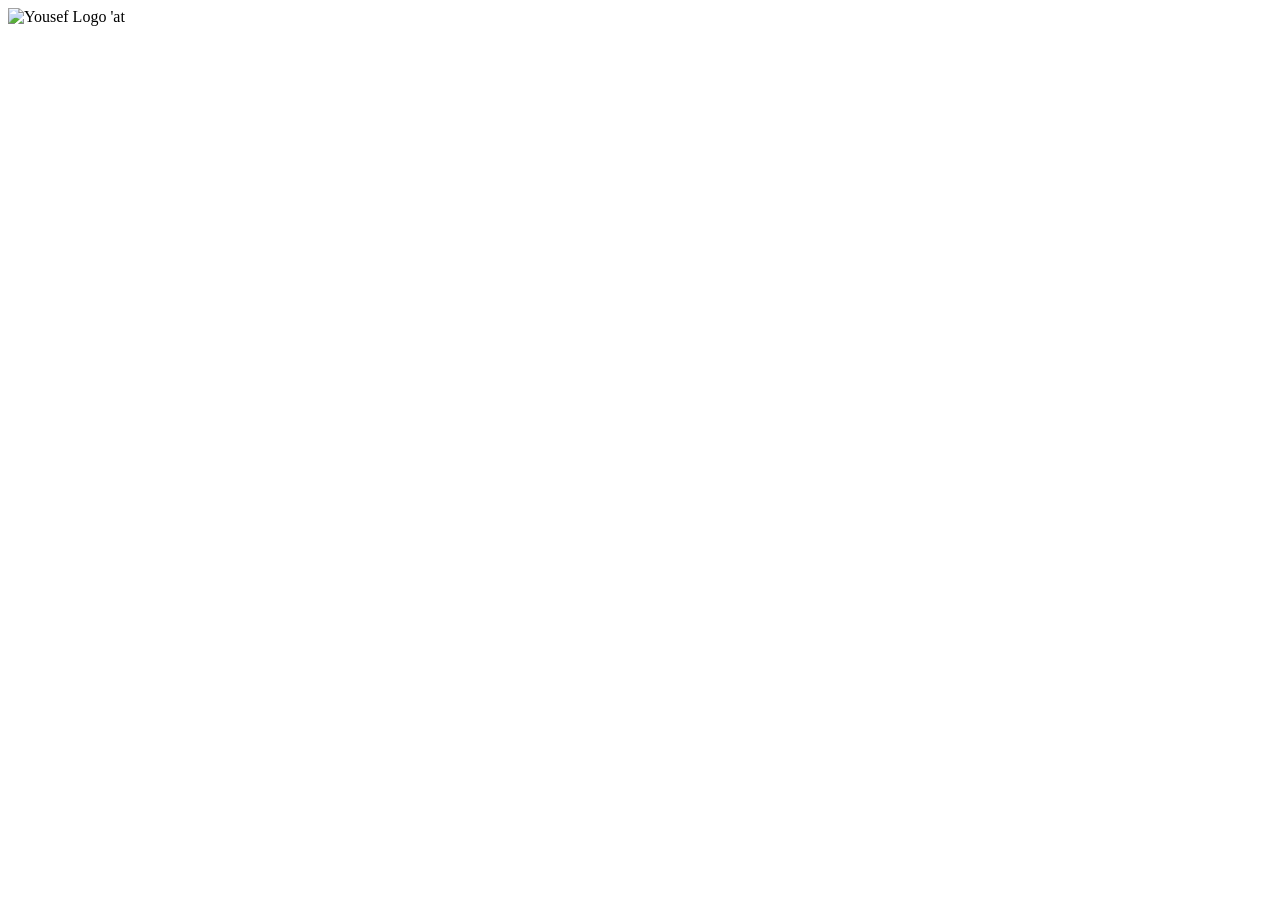
==== index.html @ c9d1687d "Rename Alshaab'at.html to index.html" ====
<!DOCTYPE html>
<html lang="en">
<head>
    <meta charset="UTF-8">
    <meta name="viewport" content="width=device-width, initial-scale=1.0">
    <link rel="stylesheet" href="styles.css">
    <title>Alshaab'at</title>
</head>
<body>
    <header>
        <img src="assets/svg/logo.svg" alt="Yousef Logo" />
        'at</h1>
    </header>
---- styles.css ----
h1{
    color:green ;
}
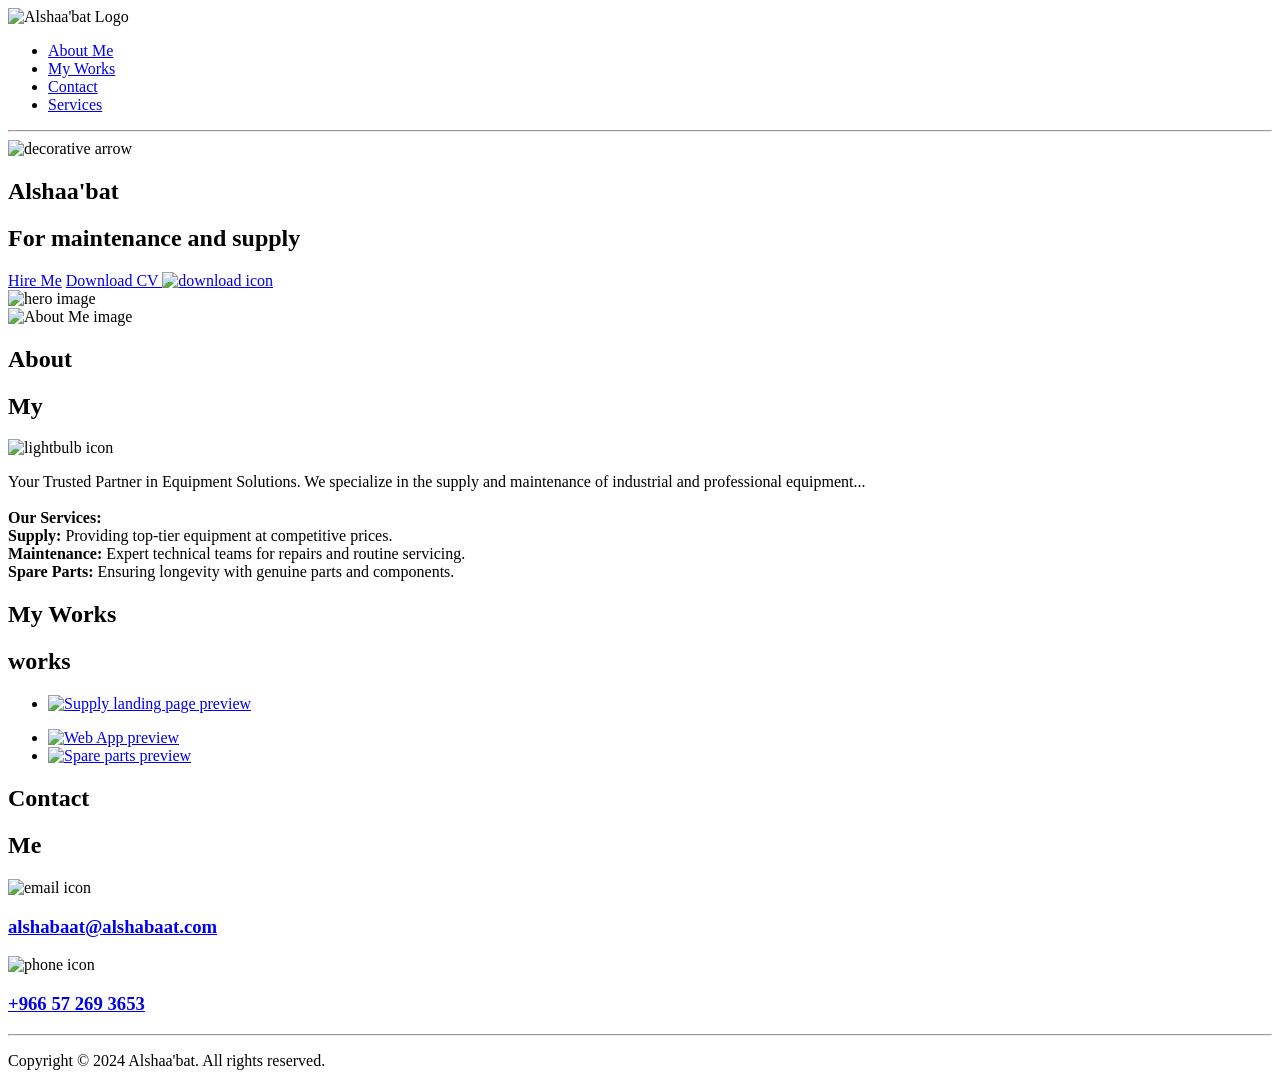
==== commit 611649cb: "Add files via upload" ====
--- a/index.html
+++ b/index.html
@@ -3,11 +3,121 @@
 <head>
     <meta charset="UTF-8">
     <meta name="viewport" content="width=device-width, initial-scale=1.0">
-    <link rel="stylesheet" href="styles.css">
-    <title>Alshaab'at</title>
+    <link href="https://fonts.googleapis.com/css2?family=Tajawal:wght@400;700&display=swap" rel="stylesheet">
+    <link rel="stylesheet" href="styles.css"/>
+    <title>Alshaa'bat - Maintenance and Supply</title>
 </head>
 <body>
+
     <header>
-        <img src="assets/svg/logo.svg" alt="Yousef Logo" />
-        'at</h1>
+        <img src="Alshaa'bat.png" alt="Alshaa'bat Logo">
+        <nav class="navigation">
+            <ul>
+                <li><a href="#aboutMe">About Me</a></li>
+                <li><a href="#myWorks">My Works</a></li>
+                <li><a href="#Contact">Contact</a></li>
+                <li><a href="#services">Services</a></li>
+            </ul>
+        </nav>
     </header>
+    <hr/>
+
+    <section class="hero">
+        <img src="../svg/arrow.svg" alt="decorative arrow" />
+        <div class="herosub">
+            <h1 class="name">Alshaa'bat</h1>
+            <h2 class="title">For maintenance and supply</h2>
+            <div class="heroBtns">
+                <a class="hireMe" href="#Contact">Hire Me</a>
+                <a class="cv" href="AlShaahat_Final.pdf" download="AlShaahat_Final.pdf">
+    Download CV
+    <img src="../svg/download.svg" alt="download icon" />
+</a>
+            </div>
+        </div>
+        <img src="../svg/Hero.svg" alt="hero image" class="heroImg" />
+    </section>
+
+    <section class="aboutMe" id="aboutMe">
+        <img src="../svg/AboutMe.svg" alt="About Me image" class="aboutMeImg" />
+        <div class="textContainer">
+            <div class="textTitle">
+                <h2 class="aboutName">About</h2>
+                <h2 class="aboutTitle">My</h2>
+                <img src="../svg/lightbulb.svg" alt="lightbulb icon" class="lightbulb"/>
+            </div>
+            <p class="aboutMePar">
+                Your Trusted Partner in Equipment Solutions.
+                We specialize in the supply and maintenance of industrial and professional equipment...
+                <br/><br/>
+                <strong>Our Services:</strong>
+                <br/>
+                <strong>Supply:</strong> Providing top-tier equipment at competitive prices.
+                <br/>
+                <strong>Maintenance:</strong> Expert technical teams for repairs and routine servicing.
+                <br/>
+                <strong>Spare Parts:</strong> Ensuring longevity with genuine parts and components.
+            </p>
+        </div>
+    </section>
+
+    <section class="myWorks" id="myWorks">
+        <div class="myWorksContainer">
+            <div class="projectTitle">
+                <h2 class="aboutName">My Works</h2>
+                <h2 class="aboutTitle">works</h2>
+            </div>
+            <ul>
+                <li>
+                    <a href="Supply.html" target="_blank" rel="noopener noreferrer">
+    <img src="Supply.png" alt="Supply landing page preview">
+    <p style="text-align: center; font-family: 'Tajawal', sans-serif; margin-top: 10px; color: #333;"></p>
+</a>
+                    </a>
+                </li>
+                
+                <li>
+   <a href="maintenance.html" target="_blank">
+   <img src="maintenanc.png" alt="Web App preview" />
+</a>
+</li>
+
+                <li>
+                    <a href="SpareParts.html" target="_blank" rel="noopener noreferrer">
+                     
+                        <img src="spare parts.png" alt="Spare parts preview">
+                    </a>
+                </li>
+            </ul>
+        </div>
+    </section>
+
+    <section class="Contact" id="Contact">
+        <div class="ContactContainer">
+            <div class="ContactTitle">
+                <h2 class="aboutName">Contact</h2>
+                <h2 class="aboutTitle">Me</h2>
+            </div>
+            <div class="contactInfo">
+                <div class="emailAndPhone">
+                    <img src="../svg/email.svg" alt="email icon"/>
+                    <a href="mailto:alshabaat@alshabaat.com">
+                        <h3>alshabaat@alshabaat.com</h3>
+                    </a>
+                </div>
+                <div class="emailAndPhone">
+                    <img src="../svg/phone.svg" alt="phone icon"/>
+                    <a href="tel:+966572693653">
+                        <h3>+966 57 269 3653</h3>
+                    </a>
+                </div>
+            </div>
+        </div>
+    </section>
+
+    <hr/>
+    <footer>
+        <p>Copyright &copy; 2024 Alshaa'bat. All rights reserved.</p>
+    </footer>
+</body>
+</html>
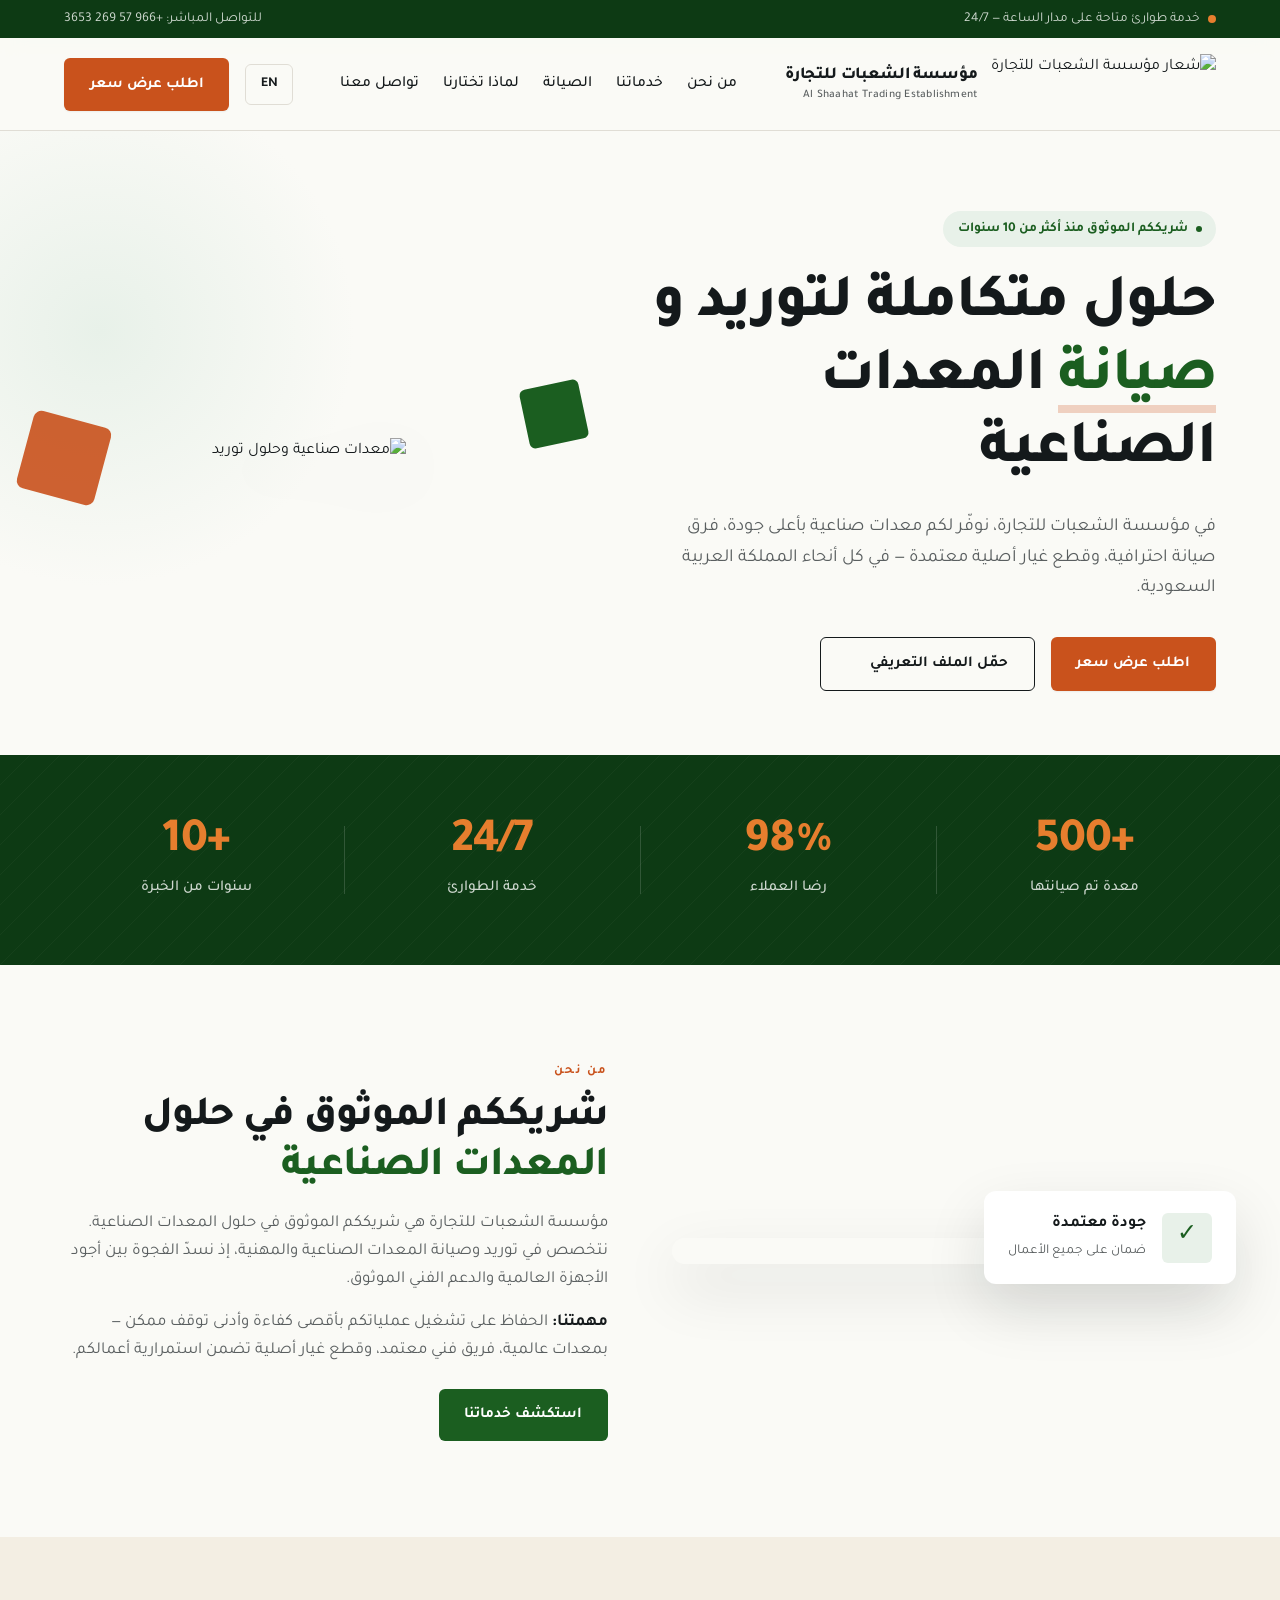
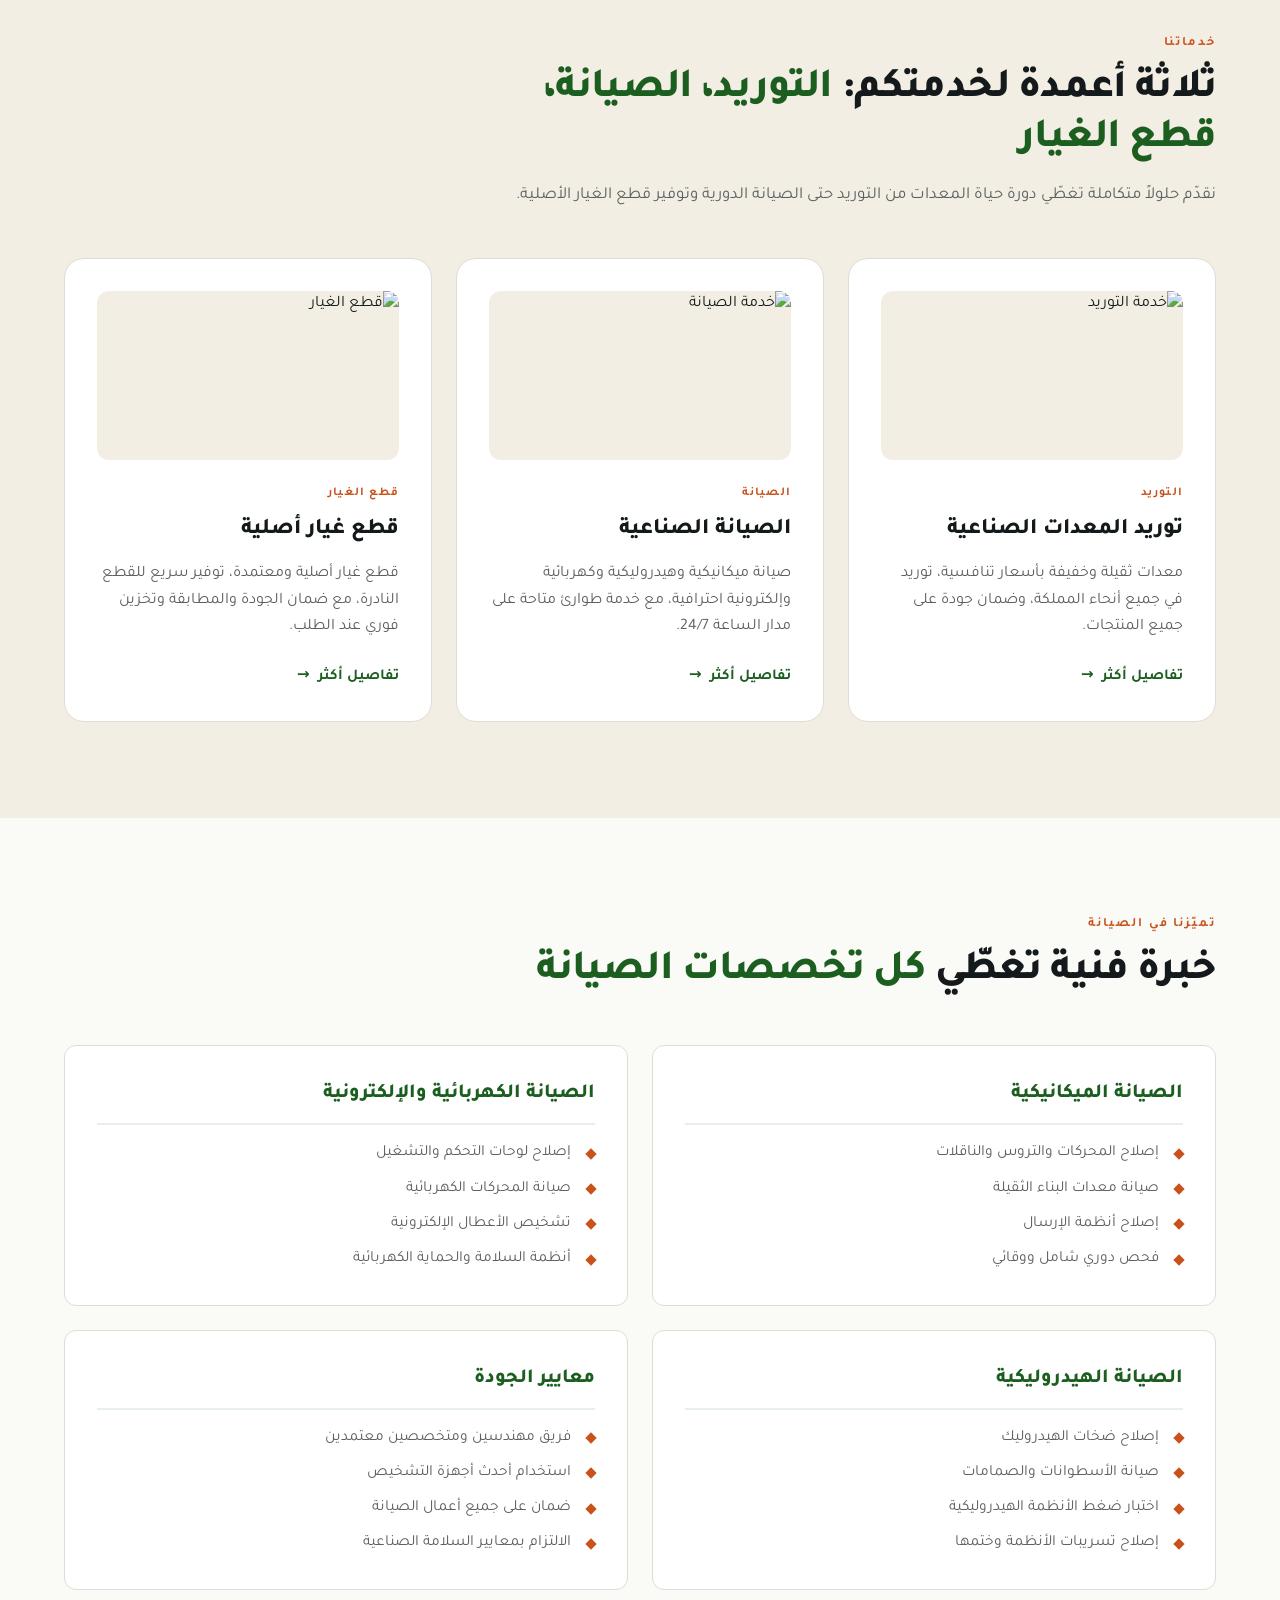
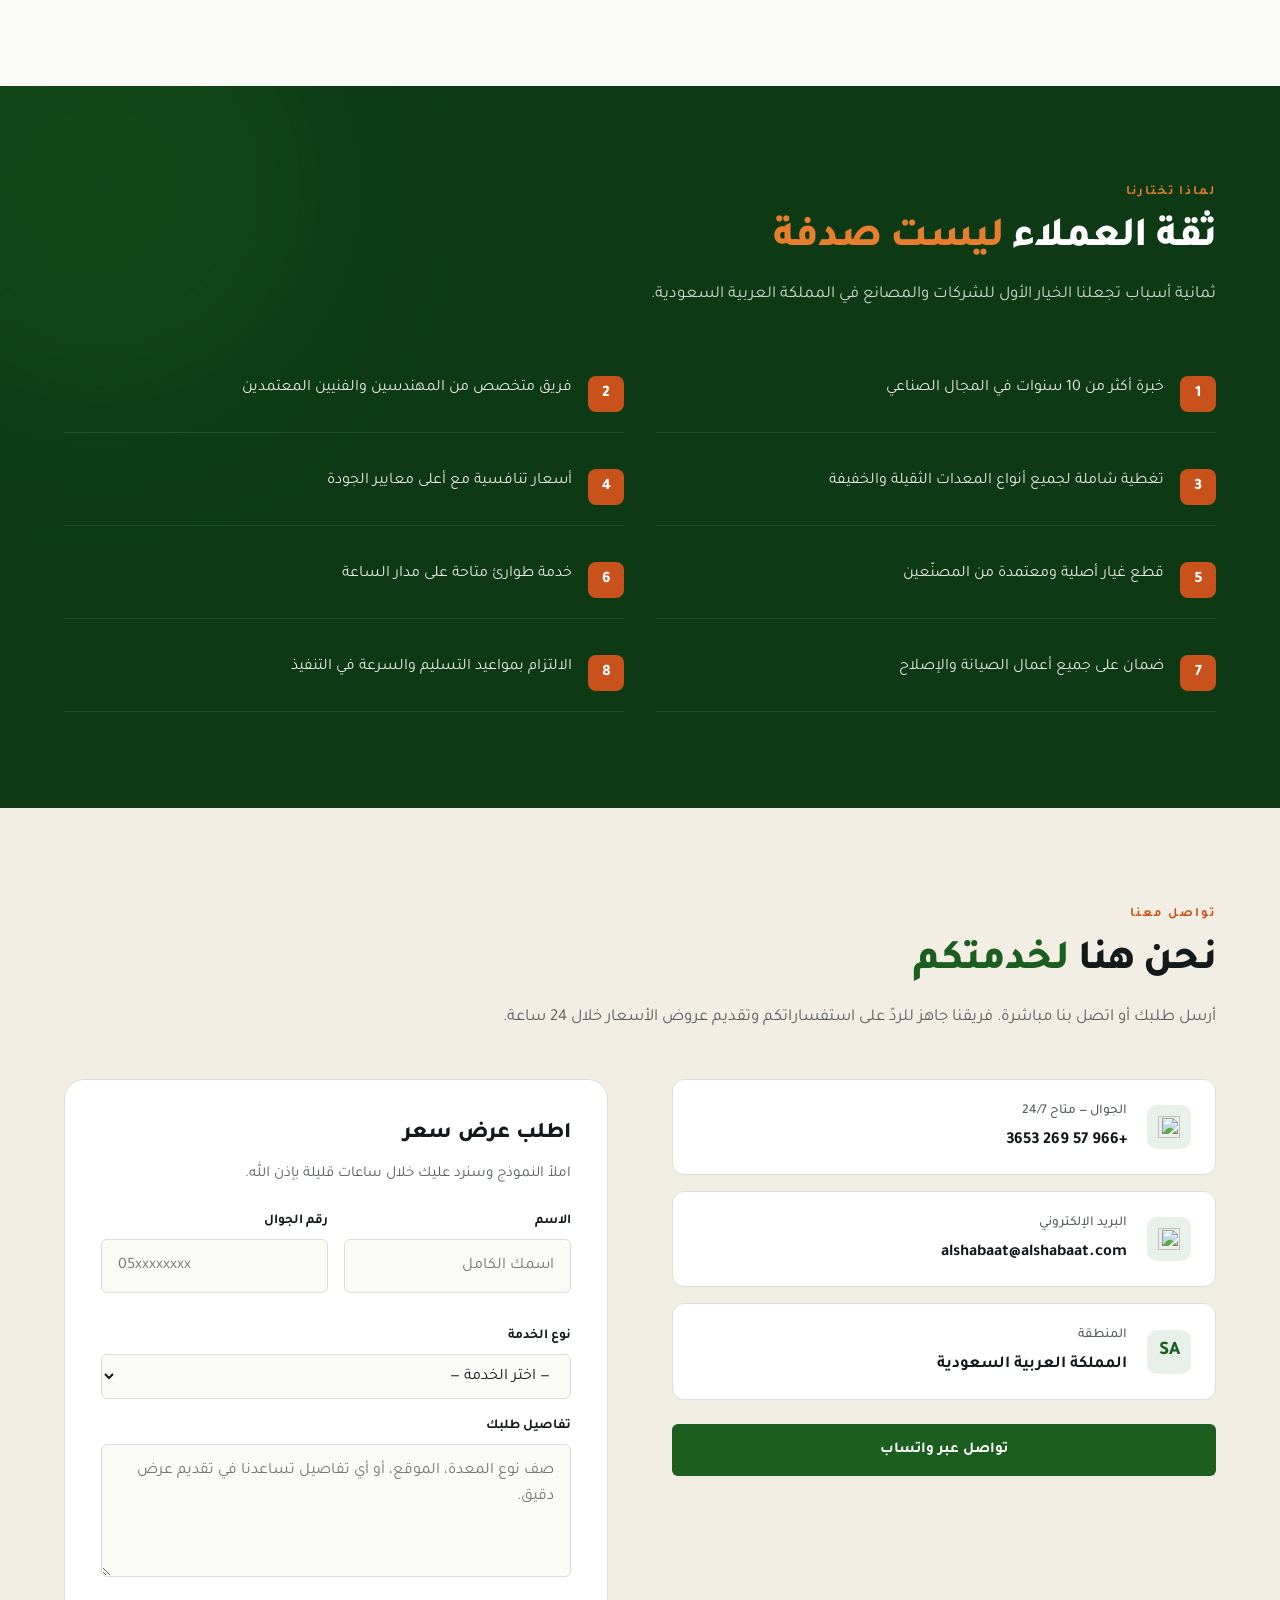
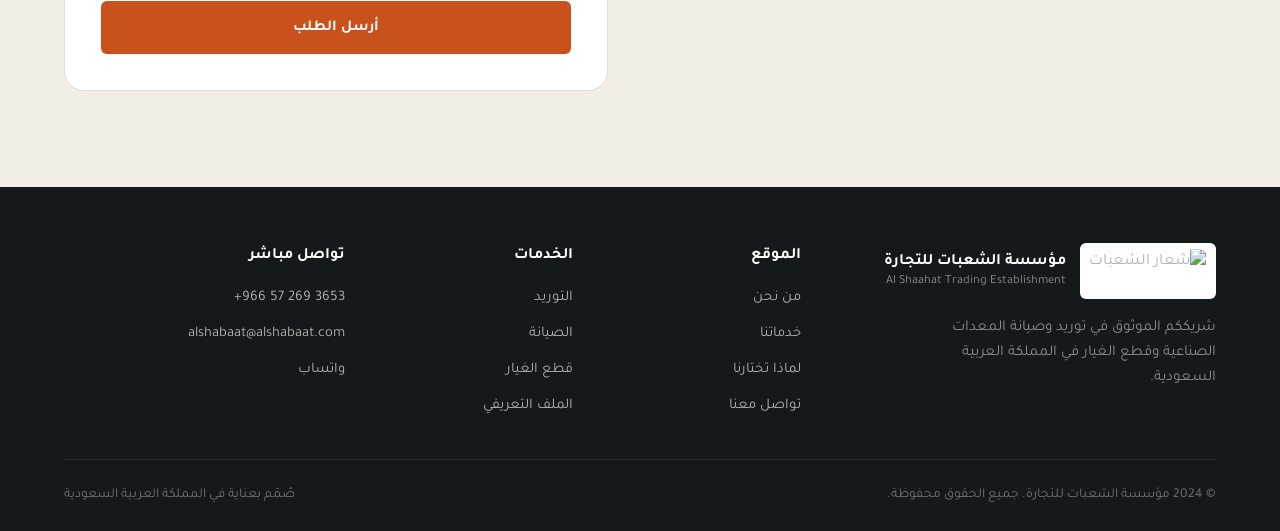
==== commit d8441aeb: "Add files via upload" ====
--- a/index.html
+++ b/index.html
@@ -1,123 +1,513 @@
-<!DOCTYPE html>
-<html lang="en">
-<head>
-    <meta charset="UTF-8">
-    <meta name="viewport" content="width=device-width, initial-scale=1.0">
-    <link href="https://fonts.googleapis.com/css2?family=Tajawal:wght@400;700&display=swap" rel="stylesheet">
-    <link rel="stylesheet" href="styles.css"/>
-    <title>Alshaa'bat - Maintenance and Supply</title>
-</head>
-<body>
-
-    <header>
-        <img src="Alshaa'bat.png" alt="Alshaa'bat Logo">
-        <nav class="navigation">
-            <ul>
-                <li><a href="#aboutMe">About Me</a></li>
-                <li><a href="#myWorks">My Works</a></li>
-                <li><a href="#Contact">Contact</a></li>
-                <li><a href="#services">Services</a></li>
-            </ul>
-        </nav>
-    </header>
-    <hr/>
-
-    <section class="hero">
-        <img src="../svg/arrow.svg" alt="decorative arrow" />
-        <div class="herosub">
-            <h1 class="name">Alshaa'bat</h1>
-            <h2 class="title">For maintenance and supply</h2>
-            <div class="heroBtns">
-                <a class="hireMe" href="#Contact">Hire Me</a>
-                <a class="cv" href="AlShaahat_Final.pdf" download="AlShaahat_Final.pdf">
-    Download CV
-    <img src="../svg/download.svg" alt="download icon" />
-</a>
-            </div>
-        </div>
-        <img src="../svg/Hero.svg" alt="hero image" class="heroImg" />
-    </section>
-
-    <section class="aboutMe" id="aboutMe">
-        <img src="../svg/AboutMe.svg" alt="About Me image" class="aboutMeImg" />
-        <div class="textContainer">
-            <div class="textTitle">
-                <h2 class="aboutName">About</h2>
-                <h2 class="aboutTitle">My</h2>
-                <img src="../svg/lightbulb.svg" alt="lightbulb icon" class="lightbulb"/>
-            </div>
-            <p class="aboutMePar">
-                Your Trusted Partner in Equipment Solutions.
-                We specialize in the supply and maintenance of industrial and professional equipment...
-                <br/><br/>
-                <strong>Our Services:</strong>
-                <br/>
-                <strong>Supply:</strong> Providing top-tier equipment at competitive prices.
-                <br/>
-                <strong>Maintenance:</strong> Expert technical teams for repairs and routine servicing.
-                <br/>
-                <strong>Spare Parts:</strong> Ensuring longevity with genuine parts and components.
-            </p>
-        </div>
-    </section>
-
-    <section class="myWorks" id="myWorks">
-        <div class="myWorksContainer">
-            <div class="projectTitle">
-                <h2 class="aboutName">My Works</h2>
-                <h2 class="aboutTitle">works</h2>
-            </div>
-            <ul>
-                <li>
-                    <a href="Supply.html" target="_blank" rel="noopener noreferrer">
-    <img src="Supply.png" alt="Supply landing page preview">
-    <p style="text-align: center; font-family: 'Tajawal', sans-serif; margin-top: 10px; color: #333;"></p>
-</a>
-                    </a>
-                </li>
-                
-                <li>
-   <a href="maintenance.html" target="_blank">
-   <img src="maintenanc.png" alt="Web App preview" />
-</a>
-</li>
-
-                <li>
-                    <a href="SpareParts.html" target="_blank" rel="noopener noreferrer">
-                     
-                        <img src="spare parts.png" alt="Spare parts preview">
-                    </a>
-                </li>
-            </ul>
-        </div>
-    </section>
-
-    <section class="Contact" id="Contact">
-        <div class="ContactContainer">
-            <div class="ContactTitle">
-                <h2 class="aboutName">Contact</h2>
-                <h2 class="aboutTitle">Me</h2>
-            </div>
-            <div class="contactInfo">
-                <div class="emailAndPhone">
-                    <img src="../svg/email.svg" alt="email icon"/>
-                    <a href="mailto:alshabaat@alshabaat.com">
-                        <h3>alshabaat@alshabaat.com</h3>
-                    </a>
-                </div>
-                <div class="emailAndPhone">
-                    <img src="../svg/phone.svg" alt="phone icon"/>
-                    <a href="tel:+966572693653">
-                        <h3>+966 57 269 3653</h3>
-                    </a>
-                </div>
-            </div>
-        </div>
-    </section>
-
-    <hr/>
-    <footer>
-        <p>Copyright &copy; 2024 Alshaa'bat. All rights reserved.</p>
-    </footer>
-</body>
-</html>+<!DOCTYPE html>
+<html lang="ar" dir="rtl">
+<head>
+  <meta charset="UTF-8">
+  <meta name="viewport" content="width=device-width, initial-scale=1.0">
+  <title>مؤسسة الشعبات للتجارة | توريد المعدات الصناعية وصيانتها وقطع الغيار في السعودية</title>
+
+  <!-- SEO -->
+  <meta name="description" content="مؤسسة الشعبات للتجارة — شريككم الموثوق في توريد المعدات الصناعية والثقيلة، الصيانة الاحترافية، وقطع الغيار الأصلية في المملكة العربية السعودية. أكثر من 10 سنوات خبرة وخدمة طوارئ 24/7.">
+  <meta name="keywords" content="توريد معدات صناعية, صيانة معدات, قطع غيار, معدات ثقيلة, صيانة هيدروليكية, السعودية, الشعبات, Al Shaahat">
+  <meta name="author" content="Al Shaahat Trading Establishment">
+
+  <!-- Open Graph -->
+  <meta property="og:type" content="website">
+  <meta property="og:title" content="مؤسسة الشعبات للتجارة | حلول المعدات الصناعية">
+  <meta property="og:description" content="توريد، صيانة، وقطع غيار للمعدات الصناعية في السعودية. خبرة +10 سنوات، خدمة 24/7.">
+  <meta property="og:image" content="Alshaabat.png">
+  <meta property="og:locale" content="ar_SA">
+
+  <!-- Fonts -->
+  <link rel="preconnect" href="https://fonts.googleapis.com">
+  <link rel="preconnect" href="https://fonts.gstatic.com" crossorigin>
+
+  <!-- Stylesheet -->
+  <link rel="stylesheet" href="styles.css">
+
+  <!-- Favicon -->
+  <link rel="icon" type="image/png" href="Alshaabat.png">
+
+  <!-- Schema.org LocalBusiness -->
+  <script type="application/ld+json">
+  {
+    "@context": "https://schema.org",
+    "@type": "LocalBusiness",
+    "name": "مؤسسة الشعبات للتجارة",
+    "alternateName": "Al Shaahat Trading Establishment",
+    "description": "توريد المعدات الصناعية، الصيانة، وقطع الغيار في المملكة العربية السعودية",
+    "email": "alshabaat@alshabaat.com",
+    "telephone": "+966572693653",
+    "address": {
+      "@type": "PostalAddress",
+      "addressCountry": "SA"
+    },
+    "openingHours": "Mo-Su 00:00-23:59"
+  }
+  </script>
+</head>
+<body>
+
+  <!-- ========== Top announcement strip ========== -->
+  <div class="top-strip">
+    <div class="container">
+      <span class="pulse">خدمة طوارئ متاحة على مدار الساعة — 24/7</span>
+      <a href="tel:+966572693653">للتواصل المباشر: +966 57 269 3653</a>
+    </div>
+  </div>
+
+  <!-- ========== Header ========== -->
+  <header class="site-header">
+    <div class="container header-inner">
+      <a href="#" class="brand" aria-label="مؤسسة الشعبات للتجارة">
+        <img src="Alshaabat.png" alt="شعار مؤسسة الشعبات للتجارة" class="brand-logo">
+        <span class="brand-name">
+          <strong>مؤسسة الشعبات للتجارة</strong>
+          <small>Al Shaahat Trading Establishment</small>
+        </span>
+      </a>
+
+      <nav aria-label="القائمة الرئيسية">
+        <ul class="nav-list" id="navList">
+          <li><a href="#about">من نحن</a></li>
+          <li><a href="#services">خدماتنا</a></li>
+          <li><a href="#specialties">الصيانة</a></li>
+          <li><a href="#why-us">لماذا تختارنا</a></li>
+          <li><a href="#contact">تواصل معنا</a></li>
+        </ul>
+      </nav>
+
+      <div class="header-actions">
+        <a href="index-en.html" class="lang-toggle" aria-label="English version">EN</a>
+        <a href="#contact" class="btn btn-primary">اطلب عرض سعر</a>
+        <button class="menu-toggle" aria-label="القائمة" onclick="document.getElementById('navList').classList.toggle('open')">
+          <span></span>
+        </button>
+      </div>
+    </div>
+  </header>
+
+  <!-- ========== Hero ========== -->
+  <section class="hero">
+    <div class="container hero-inner">
+      <div class="hero-text">
+        <span class="eyebrow">شريككم الموثوق منذ أكثر من 10 سنوات</span>
+        <h1>
+          حلول متكاملة لتوريد و<span class="accent">صيانة</span> المعدات الصناعية
+        </h1>
+        <p class="lead">
+          في مؤسسة الشعبات للتجارة، نوفّر لكم معدات صناعية بأعلى جودة، فرق صيانة احترافية، وقطع غيار أصلية معتمدة — في كل أنحاء المملكة العربية السعودية.
+        </p>
+        <div class="cta-row">
+          <a href="#contact" class="btn btn-primary">اطلب عرض سعر</a>
+          <a href="AlShaahat_Final.pdf" class="btn btn-ghost" download="AlShaahat_Profile.pdf">
+            <span>حمّل الملف التعريفي</span>
+            <img src="download.svg" alt="">
+          </a>
+        </div>
+      </div>
+
+      <div class="hero-visual">
+        <img src="Hero.svg" alt="معدات صناعية وحلول توريد">
+      </div>
+    </div>
+  </section>
+
+  <!-- ========== Stats ========== -->
+  <section class="stats" aria-label="إنجازاتنا">
+    <div class="container stats-grid">
+      <div class="stat">
+        <span class="stat-num">+500</span>
+        <span class="stat-label">معدة تم صيانتها</span>
+      </div>
+      <div class="stat">
+        <span class="stat-num">98%</span>
+        <span class="stat-label">رضا العملاء</span>
+      </div>
+      <div class="stat">
+        <span class="stat-num">24/7</span>
+        <span class="stat-label">خدمة الطوارئ</span>
+      </div>
+      <div class="stat">
+        <span class="stat-num">+10</span>
+        <span class="stat-label">سنوات من الخبرة</span>
+      </div>
+    </div>
+  </section>
+
+  <!-- ========== About ========== -->
+  <section class="block about" id="about">
+    <div class="container">
+      <div class="about-grid">
+        <div class="about-image">
+          <img src="AboutMe.svg" alt="عن مؤسسة الشعبات للتجارة">
+          <div class="about-badge">
+            <div class="about-badge-icon">✓</div>
+            <div class="about-badge-text">
+              <strong>جودة معتمدة</strong>
+              <span>ضمان على جميع الأعمال</span>
+            </div>
+          </div>
+        </div>
+
+        <div class="about-text">
+          <span class="section-tag">من نحن</span>
+          <h2 class="section-title">
+            شريككم الموثوق في حلول <span class="green">المعدات الصناعية</span>
+          </h2>
+          <p class="section-sub">
+            مؤسسة الشعبات للتجارة هي شريككم الموثوق في حلول المعدات الصناعية. نتخصص في توريد وصيانة المعدات الصناعية والمهنية، إذ نسدّ الفجوة بين أجود الأجهزة العالمية والدعم الفني الموثوق.
+          </p>
+          <p>
+            <strong>مهمتنا:</strong> الحفاظ على تشغيل عملياتكم بأقصى كفاءة وأدنى توقف ممكن — بمعدات عالمية، فريق فني معتمد، وقطع غيار أصلية تضمن استمرارية أعمالكم.
+          </p>
+          <div class="cta-row" style="margin-top: 1.5rem;">
+            <a href="#services" class="btn btn-secondary">استكشف خدماتنا</a>
+          </div>
+        </div>
+      </div>
+    </div>
+  </section>
+
+  <!-- ========== Services ========== -->
+  <section class="block services" id="services">
+    <div class="container">
+      <div class="section-head">
+        <span class="section-tag">خدماتنا</span>
+        <h2 class="section-title">
+          ثلاثة أعمدة لخدمتكم: <span class="green">التوريد، الصيانة، قطع الغيار</span>
+        </h2>
+        <p class="section-sub">
+          نقدّم حلولاً متكاملة تغطّي دورة حياة المعدات من التوريد حتى الصيانة الدورية وتوفير قطع الغيار الأصلية.
+        </p>
+      </div>
+
+      <div class="services-grid">
+        <!-- Supply -->
+        <article class="service-card">
+          <div class="preview">
+            <img src="Supply.png" alt="خدمة التوريد">
+          </div>
+          <span class="service-tag">التوريد</span>
+          <h3>توريد المعدات الصناعية</h3>
+          <p>
+            معدات ثقيلة وخفيفة بأسعار تنافسية، توريد في جميع أنحاء المملكة، وضمان جودة على جميع المنتجات.
+          </p>
+          <a href="Supply.html" class="service-link" target="_blank" rel="noopener">
+            تفاصيل أكثر <span class="arrow">←</span>
+          </a>
+        </article>
+
+        <!-- Maintenance -->
+        <article class="service-card">
+          <div class="preview">
+            <img src="maintenance.png" alt="خدمة الصيانة">
+          </div>
+          <span class="service-tag">الصيانة</span>
+          <h3>الصيانة الصناعية</h3>
+          <p>
+            صيانة ميكانيكية وهيدروليكية وكهربائية وإلكترونية احترافية، مع خدمة طوارئ متاحة على مدار الساعة 24/7.
+          </p>
+          <a href="maintenance.html" class="service-link" target="_blank" rel="noopener">
+            تفاصيل أكثر <span class="arrow">←</span>
+          </a>
+        </article>
+
+        <!-- Spare parts -->
+        <article class="service-card">
+          <div class="preview">
+            <img src="spare_parts.png" alt="قطع الغيار">
+          </div>
+          <span class="service-tag">قطع الغيار</span>
+          <h3>قطع غيار أصلية</h3>
+          <p>
+            قطع غيار أصلية ومعتمدة، توفير سريع للقطع النادرة، مع ضمان الجودة والمطابقة وتخزين فوري عند الطلب.
+          </p>
+          <a href="SpareParts.html" class="service-link" target="_blank" rel="noopener">
+            تفاصيل أكثر <span class="arrow">←</span>
+          </a>
+        </article>
+      </div>
+    </div>
+  </section>
+
+  <!-- ========== Maintenance specialties ========== -->
+  <section class="block" id="specialties">
+    <div class="container">
+      <div class="section-head">
+        <span class="section-tag">تميّزنا في الصيانة</span>
+        <h2 class="section-title">
+          خبرة فنية تغطّي <span class="green">كل تخصصات الصيانة</span>
+        </h2>
+      </div>
+
+      <div class="specialties-grid">
+        <div class="specialty">
+          <h3>الصيانة الميكانيكية</h3>
+          <ul>
+            <li>إصلاح المحركات والتروس والناقلات</li>
+            <li>صيانة معدات البناء الثقيلة</li>
+            <li>إصلاح أنظمة الإرسال</li>
+            <li>فحص دوري شامل ووقائي</li>
+          </ul>
+        </div>
+
+        <div class="specialty">
+          <h3>الصيانة الكهربائية والإلكترونية</h3>
+          <ul>
+            <li>إصلاح لوحات التحكم والتشغيل</li>
+            <li>صيانة المحركات الكهربائية</li>
+            <li>تشخيص الأعطال الإلكترونية</li>
+            <li>أنظمة السلامة والحماية الكهربائية</li>
+          </ul>
+        </div>
+
+        <div class="specialty">
+          <h3>الصيانة الهيدروليكية</h3>
+          <ul>
+            <li>إصلاح ضخات الهيدروليك</li>
+            <li>صيانة الأسطوانات والصمامات</li>
+            <li>اختبار ضغط الأنظمة الهيدروليكية</li>
+            <li>إصلاح تسريبات الأنظمة وختمها</li>
+          </ul>
+        </div>
+
+        <div class="specialty">
+          <h3>معايير الجودة</h3>
+          <ul>
+            <li>فريق مهندسين ومتخصصين معتمدين</li>
+            <li>استخدام أحدث أجهزة التشخيص</li>
+            <li>ضمان على جميع أعمال الصيانة</li>
+            <li>الالتزام بمعايير السلامة الصناعية</li>
+          </ul>
+        </div>
+      </div>
+    </div>
+  </section>
+
+  <!-- ========== Why us ========== -->
+  <section class="block why-us" id="why-us">
+    <div class="container">
+      <div class="section-head">
+        <span class="section-tag">لماذا تختارنا</span>
+        <h2 class="section-title">
+          ثقة العملاء <span class="green">ليست صدفة</span>
+        </h2>
+        <p class="section-sub">
+          ثمانية أسباب تجعلنا الخيار الأول للشركات والمصانع في المملكة العربية السعودية.
+        </p>
+      </div>
+
+      <div class="why-grid">
+        <div class="why-item">
+          <span class="why-icon">1</span>
+          <p class="why-text">خبرة أكثر من 10 سنوات في المجال الصناعي</p>
+        </div>
+        <div class="why-item">
+          <span class="why-icon">2</span>
+          <p class="why-text">فريق متخصص من المهندسين والفنيين المعتمدين</p>
+        </div>
+        <div class="why-item">
+          <span class="why-icon">3</span>
+          <p class="why-text">تغطية شاملة لجميع أنواع المعدات الثقيلة والخفيفة</p>
+        </div>
+        <div class="why-item">
+          <span class="why-icon">4</span>
+          <p class="why-text">أسعار تنافسية مع أعلى معايير الجودة</p>
+        </div>
+        <div class="why-item">
+          <span class="why-icon">5</span>
+          <p class="why-text">قطع غيار أصلية ومعتمدة من المصنّعين</p>
+        </div>
+        <div class="why-item">
+          <span class="why-icon">6</span>
+          <p class="why-text">خدمة طوارئ متاحة على مدار الساعة</p>
+        </div>
+        <div class="why-item">
+          <span class="why-icon">7</span>
+          <p class="why-text">ضمان على جميع أعمال الصيانة والإصلاح</p>
+        </div>
+        <div class="why-item">
+          <span class="why-icon">8</span>
+          <p class="why-text">الالتزام بمواعيد التسليم والسرعة في التنفيذ</p>
+        </div>
+      </div>
+    </div>
+  </section>
+
+  <!-- ========== Contact ========== -->
+  <section class="block contact" id="contact">
+    <div class="container">
+      <div class="section-head">
+        <span class="section-tag">تواصل معنا</span>
+        <h2 class="section-title">
+          نحن هنا <span class="green">لخدمتكم</span>
+        </h2>
+        <p class="section-sub">
+          أرسل طلبك أو اتصل بنا مباشرة. فريقنا جاهز للردّ على استفساراتكم وتقديم عروض الأسعار خلال 24 ساعة.
+        </p>
+      </div>
+
+      <div class="contact-grid">
+        <!-- Contact info -->
+        <div class="contact-info">
+          <div class="contact-item">
+            <div class="contact-icon">
+              <img src="phone.svg" alt="">
+            </div>
+            <div>
+              <h4>الجوال — متاح 24/7</h4>
+              <a href="tel:+966572693653">+966 57 269 3653</a>
+            </div>
+          </div>
+
+          <div class="contact-item">
+            <div class="contact-icon">
+              <img src="email.svg" alt="">
+            </div>
+            <div>
+              <h4>البريد الإلكتروني</h4>
+              <a href="mailto:alshabaat@alshabaat.com">alshabaat@alshabaat.com</a>
+            </div>
+          </div>
+
+          <div class="contact-item">
+            <div class="contact-icon">
+              <span style="font-weight:800; color: var(--brand-green); font-size: 1.2rem;">SA</span>
+            </div>
+            <div>
+              <h4>المنطقة</h4>
+              <p style="direction: rtl; text-align: start;">المملكة العربية السعودية</p>
+            </div>
+          </div>
+
+          <a href="https://wa.me/966572693653" target="_blank" rel="noopener" class="btn btn-secondary" style="justify-content:center; margin-top:0.5rem;">
+            تواصل عبر واتساب
+          </a>
+        </div>
+
+        <!-- Form -->
+        <form class="contact-form" onsubmit="handleSubmit(event)">
+          <h3>اطلب عرض سعر</h3>
+          <p class="form-sub">املأ النموذج وسنرد عليك خلال ساعات قليلة بإذن الله.</p>
+
+          <div class="form-row">
+            <div class="form-field">
+              <label for="name">الاسم</label>
+              <input type="text" id="name" name="name" required placeholder="اسمك الكامل">
+            </div>
+            <div class="form-field">
+              <label for="phone">رقم الجوال</label>
+              <input type="tel" id="phone" name="phone" required placeholder="05xxxxxxxx" dir="ltr">
+            </div>
+          </div>
+
+          <div class="form-field">
+            <label for="service">نوع الخدمة</label>
+            <select id="service" name="service" required>
+              <option value="">— اختر الخدمة —</option>
+              <option value="supply">توريد معدات</option>
+              <option value="maintenance">صيانة</option>
+              <option value="spare-parts">قطع غيار</option>
+              <option value="other">أخرى</option>
+            </select>
+          </div>
+
+          <div class="form-field">
+            <label for="message">تفاصيل طلبك</label>
+            <textarea id="message" name="message" rows="4" placeholder="صف نوع المعدة، الموقع، أو أي تفاصيل تساعدنا في تقديم عرض دقيق."></textarea>
+          </div>
+
+          <button type="submit" class="btn btn-primary">أرسل الطلب</button>
+        </form>
+      </div>
+    </div>
+  </section>
+
+  <!-- ========== Footer ========== -->
+  <footer>
+    <div class="container">
+      <div class="footer-grid">
+        <div class="footer-brand">
+          <div class="footer-brand-row">
+            <img src="Alshaabat.png" alt="شعار الشعبات">
+            <div>
+              <strong>مؤسسة الشعبات للتجارة</strong>
+              <span>Al Shaahat Trading Establishment</span>
+            </div>
+          </div>
+          <p>شريككم الموثوق في توريد وصيانة المعدات الصناعية وقطع الغيار في المملكة العربية السعودية.</p>
+        </div>
+
+        <div class="footer-col">
+          <h5>الموقع</h5>
+          <ul>
+            <li><a href="#about">من نحن</a></li>
+            <li><a href="#services">خدماتنا</a></li>
+            <li><a href="#why-us">لماذا تختارنا</a></li>
+            <li><a href="#contact">تواصل معنا</a></li>
+          </ul>
+        </div>
+
+        <div class="footer-col">
+          <h5>الخدمات</h5>
+          <ul>
+            <li><a href="Supply.html">التوريد</a></li>
+            <li><a href="maintenance.html">الصيانة</a></li>
+            <li><a href="SpareParts.html">قطع الغيار</a></li>
+            <li><a href="AlShaahat_Final.pdf" download>الملف التعريفي</a></li>
+          </ul>
+        </div>
+
+        <div class="footer-col">
+          <h5>تواصل مباشر</h5>
+          <ul>
+            <li><a href="tel:+966572693653" dir="ltr" style="direction:ltr; display:inline-block;">+966 57 269 3653</a></li>
+            <li><a href="mailto:alshabaat@alshabaat.com">alshabaat@alshabaat.com</a></li>
+            <li><a href="https://wa.me/966572693653" target="_blank" rel="noopener">واتساب</a></li>
+          </ul>
+        </div>
+      </div>
+
+      <div class="footer-bottom">
+        <span>© 2024 مؤسسة الشعبات للتجارة. جميع الحقوق محفوظة.</span>
+        <span>صُمّم بعناية في المملكة العربية السعودية</span>
+      </div>
+    </div>
+  </footer>
+
+  <!-- ========== Scripts ========== -->
+  <script>
+    // Reveal on scroll — with safety fallback so content always appears
+    const io = new IntersectionObserver((entries) => {
+      entries.forEach(e => { if (e.isIntersecting) e.target.classList.add('in'); });
+    }, { threshold: 0.05, rootMargin: '0px 0px -50px 0px' });
+    document.querySelectorAll('section.block').forEach(el => {
+      el.classList.add('reveal');
+      io.observe(el);
+    });
+    // Safety net: reveal everything after 2s no matter what (covers crawlers, fast scrolls, etc.)
+    setTimeout(() => {
+      document.querySelectorAll('.reveal:not(.in)').forEach(el => el.classList.add('in'));
+    }, 2000);
+
+    // Form submit (placeholder — replace with backend/email service)
+    function handleSubmit(e) {
+      e.preventDefault();
+      const data = new FormData(e.target);
+      const message =
+        `مرحباً، طلب عرض سعر جديد:%0A` +
+        `الاسم: ${data.get('name')}%0A` +
+        `الجوال: ${data.get('phone')}%0A` +
+        `الخدمة: ${data.get('service')}%0A` +
+        `التفاصيل: ${data.get('message') || '—'}`;
+      // Open WhatsApp with the message pre-filled
+      window.open(`https://wa.me/966572693653?text=${message}`, '_blank');
+    }
+
+    // Close mobile nav on link click
+    document.querySelectorAll('#navList a').forEach(a => {
+      a.addEventListener('click', () => document.getElementById('navList').classList.remove('open'));
+    });
+  </script>
+</body>
+</html>
--- a/styles.css
+++ b/styles.css
@@ -0,0 +1,1617 @@
+/* =========================================================
+   مؤسسة الشعبات للتجارة — Design System
+   Light, industrial, brand-aligned (green + orange on cream)
+   ========================================================= */
+
+@import url('https://fonts.googleapis.com/css2?family=Tajawal:wght@400;500;700;800&family=IBM+Plex+Sans:wght@400;500;600;700&display=swap');
+
+:root {
+  /* Brand colors pulled from logo */
+  --ink: #14191b;
+  --ink-soft: #5a5f60;
+  --paper: #fafaf6;
+  --paper-warm: #f3eee3;
+  --brand-green: #1B5E20;
+  --brand-green-deep: #0d3a14;
+  --brand-green-soft: #e8f1e9;
+  --brand-orange: #c9521c;
+  --brand-orange-bright: #e67e2e;
+  --line: #e0ddd5;
+  --shadow-sm: 0 1px 2px rgba(20, 25, 27, 0.06);
+  --shadow-md: 0 8px 24px rgba(20, 25, 27, 0.08);
+  --shadow-lg: 0 24px 60px rgba(20, 25, 27, 0.12);
+
+  /* Typography */
+  --font-ar: "Tajawal", system-ui, sans-serif;
+  --font-en: "IBM Plex Sans", system-ui, sans-serif;
+
+  /* Layout */
+  --container: 1200px;
+  --radius-sm: 6px;
+  --radius-md: 12px;
+  --radius-lg: 20px;
+}
+
+/* =====================================
+   Reset & base
+   ===================================== */
+*, *::before, *::after {
+  margin: 0;
+  padding: 0;
+  box-sizing: border-box;
+}
+
+html { scroll-behavior: smooth; }
+
+body {
+  font-family: var(--font-ar);
+  background: var(--paper);
+  color: var(--ink);
+  line-height: 1.65;
+  -webkit-font-smoothing: antialiased;
+  overflow-x: hidden;
+}
+
+[lang="en"] body, body[lang="en"] {
+  font-family: var(--font-en);
+}
+
+a { color: inherit; text-decoration: none; }
+img { display: block; max-width: 100%; height: auto; }
+button { font: inherit; cursor: pointer; border: none; background: none; }
+ul { list-style: none; }
+
+.container {
+  width: 100%;
+  max-width: var(--container);
+  margin-inline: auto;
+  padding-inline: 24px;
+}
+
+/* =====================================
+   Top announcement strip
+   ===================================== */
+.top-strip {
+  background: var(--brand-green-deep);
+  color: #cfd9d0;
+  font-size: 0.85rem;
+  padding: 0.5rem 0;
+}
+
+.top-strip .container {
+  display: flex;
+  justify-content: space-between;
+  align-items: center;
+  gap: 1rem;
+  flex-wrap: wrap;
+}
+
+.top-strip .pulse {
+  display: inline-flex;
+  align-items: center;
+  gap: 0.5rem;
+}
+
+.top-strip .pulse::before {
+  content: "";
+  width: 8px;
+  height: 8px;
+  border-radius: 50%;
+  background: var(--brand-orange-bright);
+  box-shadow: 0 0 0 0 rgba(230, 126, 46, 0.7);
+  animation: pulse 2s infinite;
+}
+
+@keyframes pulse {
+  0% { box-shadow: 0 0 0 0 rgba(230, 126, 46, 0.7); }
+  70% { box-shadow: 0 0 0 10px rgba(230, 126, 46, 0); }
+  100% { box-shadow: 0 0 0 0 rgba(230, 126, 46, 0); }
+}
+
+.top-strip a:hover { color: var(--brand-orange-bright); }
+
+/* =====================================
+   Header
+   ===================================== */
+.site-header {
+  position: sticky;
+  top: 0;
+  z-index: 100;
+  background: rgba(250, 250, 246, 0.92);
+  backdrop-filter: blur(12px);
+  border-bottom: 1px solid var(--line);
+}
+
+.header-inner {
+  display: flex;
+  align-items: center;
+  justify-content: space-between;
+  gap: 2rem;
+  padding-block: 1rem;
+}
+
+.brand {
+  display: inline-flex;
+  align-items: center;
+  gap: 0.85rem;
+  text-decoration: none;
+}
+
+.brand-logo {
+  height: 60px;
+  width: auto;
+  flex-shrink: 0;
+}
+
+.brand-name {
+  display: flex;
+  flex-direction: column;
+  line-height: 1.2;
+}
+
+.brand-name strong {
+  font-weight: 800;
+  font-size: 1.05rem;
+  color: var(--ink);
+  letter-spacing: -0.01em;
+}
+
+.brand-name small {
+  font-size: 0.72rem;
+  color: var(--ink-soft);
+  font-weight: 500;
+  margin-top: 2px;
+  letter-spacing: 0.02em;
+}
+
+/* English version: smaller English line, smaller Arabic subline */
+[lang="en"] .brand-name strong { font-family: var(--font-en); }
+[lang="en"] .brand-name small { font-family: var(--font-ar); font-size: 0.78rem; }
+
+.nav-list {
+  display: flex;
+  gap: 1.5rem;
+}
+
+.nav-list a {
+  font-weight: 500;
+  font-size: 0.97rem;
+  color: var(--ink);
+  position: relative;
+  padding: 0.25rem 0;
+  transition: color 0.2s;
+  white-space: nowrap;
+}
+
+.nav-list a::after {
+  content: "";
+  position: absolute;
+  inset-inline-start: 0;
+  bottom: -4px;
+  width: 0;
+  height: 2px;
+  background: var(--brand-orange);
+  transition: width 0.25s ease;
+}
+
+.nav-list a:hover { color: var(--brand-green); }
+.nav-list a:hover::after { width: 100%; }
+
+.header-actions {
+  display: flex;
+  align-items: center;
+  gap: 1rem;
+}
+
+.lang-toggle {
+  font-size: 0.85rem;
+  font-weight: 600;
+  padding: 0.5rem 0.9rem;
+  border: 1px solid var(--line);
+  border-radius: var(--radius-sm);
+  transition: all 0.2s;
+}
+
+.lang-toggle:hover {
+  border-color: var(--brand-green);
+  color: var(--brand-green);
+}
+
+/* =====================================
+   Buttons
+   ===================================== */
+.btn {
+  display: inline-flex;
+  align-items: center;
+  gap: 0.5rem;
+  padding: 0.85rem 1.6rem;
+  border-radius: var(--radius-sm);
+  font-weight: 700;
+  font-size: 0.95rem;
+  transition: all 0.25s ease;
+  white-space: nowrap;
+}
+
+.btn-primary {
+  background: var(--brand-orange);
+  color: #fff;
+  box-shadow: var(--shadow-sm);
+}
+
+.btn-primary:hover {
+  background: var(--brand-orange-bright);
+  transform: translateY(-2px);
+  box-shadow: var(--shadow-md);
+}
+
+.btn-secondary {
+  background: var(--brand-green);
+  color: #fff;
+}
+
+.btn-secondary:hover {
+  background: var(--brand-green-deep);
+  transform: translateY(-2px);
+}
+
+.btn-ghost {
+  background: transparent;
+  border: 1.5px solid var(--ink);
+  color: var(--ink);
+}
+
+.btn-ghost:hover {
+  background: var(--ink);
+  color: var(--paper);
+}
+
+.btn-ghost img {
+  width: 16px;
+  height: 16px;
+  filter: brightness(0);
+  transition: filter 0.2s;
+}
+
+.btn-ghost:hover img {
+  filter: brightness(0) invert(1);
+}
+
+/* =====================================
+   Hero
+   ===================================== */
+.hero {
+  position: relative;
+  padding: 5rem 0 4rem;
+  overflow: hidden;
+}
+
+.hero::before {
+  content: "";
+  position: absolute;
+  inset-inline-end: -200px;
+  top: -100px;
+  width: 600px;
+  height: 600px;
+  background: radial-gradient(circle, var(--brand-green-soft) 0%, transparent 60%);
+  z-index: 0;
+}
+
+.hero-inner {
+  display: grid;
+  grid-template-columns: 1.1fr 0.9fr;
+  gap: 4rem;
+  align-items: center;
+  position: relative;
+  z-index: 1;
+}
+
+.eyebrow {
+  display: inline-flex;
+  align-items: center;
+  gap: 0.5rem;
+  font-size: 0.85rem;
+  font-weight: 600;
+  color: var(--brand-green);
+  background: var(--brand-green-soft);
+  padding: 0.4rem 0.9rem;
+  border-radius: 100px;
+  margin-bottom: 1.5rem;
+}
+
+.eyebrow::before {
+  content: "";
+  width: 6px;
+  height: 6px;
+  border-radius: 50%;
+  background: var(--brand-green);
+}
+
+.hero h1 {
+  font-family: var(--font-ar);
+  font-size: clamp(2.2rem, 5vw, 3.8rem);
+  font-weight: 800;
+  line-height: 1.2;
+  color: var(--ink);
+  letter-spacing: -0.02em;
+}
+
+.hero h1 .accent {
+  color: var(--brand-green);
+  position: relative;
+  display: inline-block;
+}
+
+.hero h1 .accent::after {
+  content: "";
+  position: absolute;
+  inset-inline-start: 0;
+  bottom: 4px;
+  width: 100%;
+  height: 8px;
+  background: var(--brand-orange);
+  opacity: 0.25;
+  z-index: -1;
+}
+
+.hero p.lead {
+  font-size: 1.15rem;
+  color: var(--ink-soft);
+  margin: 1.5rem 0 2rem;
+  max-width: 540px;
+}
+
+.cta-row {
+  display: flex;
+  gap: 1rem;
+  flex-wrap: wrap;
+}
+
+.hero-visual {
+  position: relative;
+  display: flex;
+  justify-content: center;
+}
+
+.hero-visual img {
+  max-width: 100%;
+  filter: drop-shadow(0 20px 40px rgba(20, 25, 27, 0.12));
+}
+
+/* Decorative diagonal accent inspired by logo */
+.hero-visual::before {
+  content: "";
+  position: absolute;
+  inset-inline-end: -40px;
+  top: -20px;
+  width: 80px;
+  height: 80px;
+  background: var(--brand-orange);
+  border-radius: 8px;
+  transform: rotate(15deg);
+  z-index: -1;
+  opacity: 0.9;
+}
+
+.hero-visual::after {
+  content: "";
+  position: absolute;
+  inset-inline-start: -30px;
+  bottom: 20px;
+  width: 60px;
+  height: 60px;
+  background: var(--brand-green);
+  border-radius: 6px;
+  transform: rotate(-12deg);
+  z-index: -1;
+}
+
+/* =====================================
+   Stats bar
+   ===================================== */
+.stats {
+  background: var(--brand-green-deep);
+  color: #fff;
+  padding: 3rem 0;
+  position: relative;
+  overflow: hidden;
+}
+
+.stats::before {
+  content: "";
+  position: absolute;
+  inset: 0;
+  background-image:
+    linear-gradient(135deg, transparent 0%, transparent 49%, rgba(255, 255, 255, 0.03) 49%, rgba(255, 255, 255, 0.03) 51%, transparent 51%, transparent 100%);
+  background-size: 30px 30px;
+  pointer-events: none;
+}
+
+.stats-grid {
+  display: grid;
+  grid-template-columns: repeat(4, 1fr);
+  gap: 2rem;
+  position: relative;
+  z-index: 1;
+}
+
+.stat {
+  text-align: center;
+  padding: 1rem;
+  position: relative;
+}
+
+.stat:not(:last-child)::after {
+  content: "";
+  position: absolute;
+  inset-inline-end: -1rem;
+  top: 20%;
+  height: 60%;
+  width: 1px;
+  background: rgba(255, 255, 255, 0.15);
+}
+
+.stat-num {
+  display: block;
+  font-size: clamp(2rem, 4vw, 3rem);
+  font-weight: 800;
+  color: var(--brand-orange-bright);
+  line-height: 1;
+  margin-bottom: 0.5rem;
+  letter-spacing: -0.02em;
+}
+
+.stat-label {
+  font-size: 0.95rem;
+  color: #cfd9d0;
+  font-weight: 500;
+}
+
+/* =====================================
+   Section base
+   ===================================== */
+section.block {
+  padding: 6rem 0;
+}
+
+.section-head {
+  margin-bottom: 3rem;
+  max-width: 720px;
+}
+
+.section-tag {
+  font-size: 0.8rem;
+  font-weight: 700;
+  letter-spacing: 0.15em;
+  text-transform: uppercase;
+  color: var(--brand-orange);
+  margin-bottom: 0.75rem;
+  display: block;
+}
+
+.section-title {
+  font-size: clamp(1.8rem, 3.5vw, 2.6rem);
+  font-weight: 800;
+  line-height: 1.2;
+  color: var(--ink);
+  letter-spacing: -0.02em;
+}
+
+.section-title .green { color: var(--brand-green); }
+
+.section-sub {
+  margin-top: 1rem;
+  font-size: 1.05rem;
+  color: var(--ink-soft);
+}
+
+/* =====================================
+   About section
+   ===================================== */
+.about-grid {
+  display: grid;
+  grid-template-columns: 1fr 1fr;
+  gap: 4rem;
+  align-items: center;
+}
+
+.about-text p {
+  color: var(--ink-soft);
+  font-size: 1.05rem;
+  margin-bottom: 1rem;
+}
+
+.about-text p strong {
+  color: var(--ink);
+  font-weight: 700;
+}
+
+.about-image {
+  position: relative;
+}
+
+.about-image img {
+  border-radius: var(--radius-lg);
+  box-shadow: var(--shadow-lg);
+}
+
+.about-badge {
+  position: absolute;
+  inset-block-end: -20px;
+  inset-inline-start: -20px;
+  background: #fff;
+  padding: 1.25rem 1.5rem;
+  border-radius: var(--radius-md);
+  box-shadow: var(--shadow-lg);
+  display: flex;
+  align-items: center;
+  gap: 1rem;
+}
+
+.about-badge-icon {
+  width: 50px;
+  height: 50px;
+  border-radius: var(--radius-sm);
+  background: var(--brand-green-soft);
+  display: grid;
+  place-items: center;
+  color: var(--brand-green);
+  font-size: 1.5rem;
+  font-weight: 800;
+}
+
+.about-badge-text strong {
+  display: block;
+  font-weight: 700;
+  color: var(--ink);
+}
+
+.about-badge-text span {
+  font-size: 0.85rem;
+  color: var(--ink-soft);
+}
+
+/* =====================================
+   Services
+   ===================================== */
+.services {
+  background: var(--paper-warm);
+}
+
+.services-grid {
+  display: grid;
+  grid-template-columns: repeat(3, 1fr);
+  gap: 1.5rem;
+}
+
+.service-card {
+  background: #fff;
+  border-radius: var(--radius-lg);
+  padding: 2rem;
+  border: 1px solid var(--line);
+  transition: all 0.3s ease;
+  display: flex;
+  flex-direction: column;
+  position: relative;
+  overflow: hidden;
+}
+
+.service-card::before {
+  content: "";
+  position: absolute;
+  top: 0;
+  inset-inline-start: 0;
+  width: 100%;
+  height: 4px;
+  background: var(--brand-green);
+  transform: scaleX(0);
+  transform-origin: inset-inline-start;
+  transition: transform 0.35s ease;
+}
+
+.service-card:hover {
+  transform: translateY(-6px);
+  box-shadow: var(--shadow-md);
+  border-color: var(--brand-green);
+}
+
+.service-card:hover::before { transform: scaleX(1); }
+
+.service-card .preview {
+  border-radius: var(--radius-md);
+  overflow: hidden;
+  margin-bottom: 1.5rem;
+  background: var(--paper-warm);
+  aspect-ratio: 16/9;
+}
+
+.service-card .preview img {
+  width: 100%;
+  height: 100%;
+  object-fit: cover;
+  transition: transform 0.4s ease;
+}
+
+.service-card:hover .preview img { transform: scale(1.05); }
+
+.service-tag {
+  display: inline-block;
+  font-size: 0.75rem;
+  font-weight: 700;
+  letter-spacing: 0.1em;
+  color: var(--brand-orange);
+  margin-bottom: 0.5rem;
+  text-transform: uppercase;
+}
+
+.service-card h3 {
+  font-size: 1.4rem;
+  font-weight: 800;
+  color: var(--ink);
+  margin-bottom: 0.75rem;
+}
+
+.service-card p {
+  color: var(--ink-soft);
+  margin-bottom: 1.5rem;
+  flex-grow: 1;
+}
+
+.service-link {
+  display: inline-flex;
+  align-items: center;
+  gap: 0.5rem;
+  color: var(--brand-green);
+  font-weight: 700;
+  font-size: 0.95rem;
+  transition: gap 0.25s ease;
+}
+
+.service-link:hover {
+  gap: 0.85rem;
+  color: var(--brand-orange);
+}
+
+.service-link .arrow {
+  display: inline-block;
+  transition: transform 0.25s;
+}
+
+[dir="rtl"] .service-link .arrow { transform: scaleX(-1); }
+
+/* =====================================
+   Maintenance specialties
+   ===================================== */
+.specialties-grid {
+  display: grid;
+  grid-template-columns: repeat(2, 1fr);
+  gap: 1.5rem;
+}
+
+.specialty {
+  background: #fff;
+  border: 1px solid var(--line);
+  border-radius: var(--radius-md);
+  padding: 2rem;
+  transition: all 0.25s;
+}
+
+.specialty:hover {
+  border-color: var(--brand-green);
+  box-shadow: var(--shadow-md);
+}
+
+.specialty h3 {
+  font-size: 1.25rem;
+  font-weight: 800;
+  color: var(--brand-green);
+  margin-bottom: 1rem;
+  padding-bottom: 0.75rem;
+  border-bottom: 2px solid var(--brand-green-soft);
+}
+
+.specialty ul {
+  display: flex;
+  flex-direction: column;
+  gap: 0.6rem;
+}
+
+.specialty li {
+  position: relative;
+  padding-inline-start: 1.5rem;
+  color: var(--ink-soft);
+  font-size: 0.97rem;
+}
+
+.specialty li::before {
+  content: "";
+  position: absolute;
+  inset-inline-start: 0;
+  top: 0.55em;
+  width: 8px;
+  height: 8px;
+  background: var(--brand-orange);
+  transform: rotate(45deg);
+}
+
+/* =====================================
+   Why us
+   ===================================== */
+.why-us {
+  background: var(--brand-green-deep);
+  color: #fff;
+  position: relative;
+  overflow: hidden;
+}
+
+.why-us::before {
+  content: "";
+  position: absolute;
+  inset-inline-end: -100px;
+  top: -100px;
+  width: 400px;
+  height: 400px;
+  background: var(--brand-green);
+  border-radius: 50%;
+  filter: blur(80px);
+  opacity: 0.4;
+}
+
+.why-us .section-tag { color: var(--brand-orange-bright); }
+.why-us .section-title { color: #fff; }
+.why-us .section-title .green { color: var(--brand-orange-bright); }
+.why-us .section-sub { color: #cfd9d0; }
+
+.why-grid {
+  display: grid;
+  grid-template-columns: repeat(2, 1fr);
+  gap: 1rem 2rem;
+  position: relative;
+}
+
+.why-item {
+  display: flex;
+  gap: 1rem;
+  align-items: flex-start;
+  padding: 1.25rem 0;
+  border-bottom: 1px solid rgba(255, 255, 255, 0.1);
+}
+
+.why-icon {
+  flex-shrink: 0;
+  width: 36px;
+  height: 36px;
+  border-radius: 8px;
+  background: var(--brand-orange);
+  color: #fff;
+  display: grid;
+  place-items: center;
+  font-weight: 800;
+}
+
+.why-text {
+  font-size: 1rem;
+  color: #e8e8e3;
+  line-height: 1.5;
+}
+
+/* =====================================
+   Contact
+   ===================================== */
+.contact {
+  background: var(--paper-warm);
+}
+
+.contact-grid {
+  display: grid;
+  grid-template-columns: 1fr 1fr;
+  gap: 4rem;
+  align-items: start;
+}
+
+.contact-info {
+  display: flex;
+  flex-direction: column;
+  gap: 1rem;
+}
+
+.contact-item {
+  display: flex;
+  gap: 1.25rem;
+  align-items: center;
+  padding: 1.25rem 1.5rem;
+  background: #fff;
+  border: 1px solid var(--line);
+  border-radius: var(--radius-md);
+  transition: all 0.25s;
+}
+
+.contact-item:hover {
+  border-color: var(--brand-green);
+  transform: translateX(4px);
+}
+
+[dir="rtl"] .contact-item:hover {
+  transform: translateX(-4px);
+}
+
+.contact-icon {
+  width: 44px;
+  height: 44px;
+  background: var(--brand-green-soft);
+  border-radius: 10px;
+  display: grid;
+  place-items: center;
+  flex-shrink: 0;
+}
+
+.contact-icon img { width: 22px; height: 22px; }
+
+.contact-item h4 {
+  font-size: 0.85rem;
+  color: var(--ink-soft);
+  font-weight: 500;
+  margin-bottom: 0.25rem;
+}
+
+.contact-item p, .contact-item a {
+  font-size: 1.05rem;
+  font-weight: 700;
+  color: var(--ink);
+  direction: ltr;
+  text-align: start;
+}
+
+.contact-form {
+  background: #fff;
+  border: 1px solid var(--line);
+  border-radius: var(--radius-lg);
+  padding: 2.25rem;
+}
+
+.contact-form h3 {
+  font-size: 1.4rem;
+  font-weight: 800;
+  margin-bottom: 0.5rem;
+  color: var(--ink);
+}
+
+.contact-form .form-sub {
+  color: var(--ink-soft);
+  margin-bottom: 1.5rem;
+  font-size: 0.95rem;
+}
+
+.form-row {
+  display: grid;
+  grid-template-columns: 1fr 1fr;
+  gap: 1rem;
+  margin-bottom: 1rem;
+}
+
+.form-field {
+  display: flex;
+  flex-direction: column;
+  gap: 0.4rem;
+  margin-bottom: 1rem;
+}
+
+.form-field label {
+  font-size: 0.85rem;
+  font-weight: 600;
+  color: var(--ink);
+}
+
+.form-field input,
+.form-field textarea,
+.form-field select {
+  font: inherit;
+  padding: 0.8rem 1rem;
+  border: 1.5px solid var(--line);
+  border-radius: var(--radius-sm);
+  background: var(--paper);
+  color: var(--ink);
+  transition: border-color 0.2s, background 0.2s;
+}
+
+.form-field input:focus,
+.form-field textarea:focus,
+.form-field select:focus {
+  outline: none;
+  border-color: var(--brand-green);
+  background: #fff;
+}
+
+.form-field textarea { resize: vertical; min-height: 110px; }
+
+.contact-form .btn { width: 100%; justify-content: center; margin-top: 0.5rem; }
+
+/* =====================================
+   Footer
+   ===================================== */
+footer {
+  background: var(--ink);
+  color: #b0b3b1;
+  padding: 3.5rem 0 1.5rem;
+}
+
+.footer-grid {
+  display: grid;
+  grid-template-columns: 2fr 1fr 1fr 1.5fr;
+  gap: 2.5rem;
+  margin-bottom: 2.5rem;
+}
+
+.footer-brand-row {
+  display: flex;
+  align-items: center;
+  gap: 0.85rem;
+  margin-bottom: 1rem;
+}
+
+.footer-brand-row img {
+  height: 56px;
+  width: auto;
+  background: #fff;
+  padding: 0.4rem 0.6rem;
+  border-radius: 6px;
+  flex-shrink: 0;
+}
+
+.footer-brand-row > div {
+  display: flex;
+  flex-direction: column;
+  line-height: 1.25;
+}
+
+.footer-brand-row strong {
+  color: #fff;
+  font-weight: 700;
+  font-size: 1rem;
+}
+
+.footer-brand-row span {
+  color: #8a8d8b;
+  font-size: 0.78rem;
+  margin-top: 2px;
+}
+
+[lang="en"] .footer-brand-row strong { font-family: var(--font-en); }
+[lang="en"] .footer-brand-row span { font-family: var(--font-ar); font-size: 0.85rem; }
+
+.footer-brand p {
+  font-size: 0.95rem;
+  color: #8a8d8b;
+  max-width: 320px;
+}
+
+.footer-col h5 {
+  color: #fff;
+  font-size: 1rem;
+  font-weight: 700;
+  margin-bottom: 1rem;
+}
+
+.footer-col ul {
+  display: flex;
+  flex-direction: column;
+  gap: 0.6rem;
+}
+
+.footer-col a {
+  color: #b0b3b1;
+  font-size: 0.92rem;
+  transition: color 0.2s;
+}
+
+.footer-col a:hover { color: var(--brand-orange-bright); }
+
+.footer-bottom {
+  padding-top: 1.5rem;
+  border-top: 1px solid #2a2f31;
+  display: flex;
+  justify-content: space-between;
+  align-items: center;
+  flex-wrap: wrap;
+  gap: 1rem;
+  font-size: 0.85rem;
+  color: #6f7270;
+}
+
+/* =====================================
+   Mobile nav toggle
+   ===================================== */
+.menu-toggle {
+  display: none;
+  width: 40px;
+  height: 40px;
+  border-radius: var(--radius-sm);
+  align-items: center;
+  justify-content: center;
+}
+
+.menu-toggle span {
+  display: block;
+  width: 22px;
+  height: 2px;
+  background: var(--ink);
+  position: relative;
+}
+
+.menu-toggle span::before,
+.menu-toggle span::after {
+  content: "";
+  position: absolute;
+  inset-inline-start: 0;
+  width: 22px;
+  height: 2px;
+  background: var(--ink);
+}
+
+.menu-toggle span::before { top: -7px; }
+.menu-toggle span::after { top: 7px; }
+
+/* =====================================
+   Responsive
+   ===================================== */
+@media (max-width: 1023px) {
+  .hero-inner,
+  .about-grid,
+  .contact-grid {
+    grid-template-columns: 1fr;
+    gap: 3rem;
+  }
+
+  .stats-grid { grid-template-columns: repeat(2, 1fr); gap: 2rem 1rem; }
+  .stat:not(:last-child)::after { display: none; }
+  .stat:nth-child(odd)::after {
+    content: "";
+    display: block;
+    position: absolute;
+    inset-inline-end: -0.5rem;
+    top: 20%;
+    height: 60%;
+    width: 1px;
+    background: rgba(255, 255, 255, 0.15);
+  }
+
+  .services-grid { grid-template-columns: 1fr; }
+  .specialties-grid,
+  .why-grid { grid-template-columns: 1fr; }
+
+  .footer-grid { grid-template-columns: 1fr 1fr; gap: 2rem; }
+
+  .nav-list,
+  .header-actions .btn-primary { display: none; }
+
+  .menu-toggle { display: inline-flex; }
+
+  /* Mobile nav drawer */
+  .nav-list.open {
+    display: flex;
+    position: absolute;
+    top: 100%;
+    inset-inline: 0;
+    flex-direction: column;
+    background: #fff;
+    padding: 1.5rem 1.5rem;
+    border-bottom: 1px solid var(--line);
+    gap: 1rem;
+  }
+
+  .about-image .about-badge { inset-block-end: -10px; inset-inline-start: 0; }
+
+  .form-row { grid-template-columns: 1fr; }
+}
+
+@media (max-width: 600px) {
+  .top-strip .container { font-size: 0.78rem; }
+  .footer-grid { grid-template-columns: 1fr; }
+  section.block { padding: 4rem 0; }
+  .hero { padding: 3rem 0; }
+  .hero-visual::before,
+  .hero-visual::after { display: none; }
+  .contact-form { padding: 1.5rem; }
+  .brand-name { display: none; }
+  .brand-logo { height: 50px; }
+}
+
+/* =====================================
+   SUBPAGE COMPONENTS
+   ===================================== */
+
+/* Compact hero for subpages */
+.subhero {
+  position: relative;
+  padding: 4rem 0 3rem;
+  background: linear-gradient(135deg, var(--brand-green-deep) 0%, var(--brand-green) 100%);
+  color: #fff;
+  overflow: hidden;
+}
+
+.subhero::before {
+  content: "";
+  position: absolute;
+  inset-inline-end: -150px;
+  top: -100px;
+  width: 500px;
+  height: 500px;
+  background: radial-gradient(circle, rgba(230,126,46,0.25), transparent 60%);
+  pointer-events: none;
+}
+
+.subhero::after {
+  content: "";
+  position: absolute;
+  inset: 0;
+  background-image:
+    linear-gradient(135deg, transparent 49%, rgba(255, 255, 255, 0.03) 49%, rgba(255, 255, 255, 0.03) 51%, transparent 51%);
+  background-size: 30px 30px;
+  pointer-events: none;
+}
+
+.subhero-inner {
+  position: relative;
+  z-index: 1;
+  max-width: 800px;
+}
+
+.subhero .eyebrow {
+  background: rgba(255, 255, 255, 0.12);
+  color: var(--brand-orange-bright);
+  border: 1px solid rgba(255, 255, 255, 0.15);
+}
+
+.subhero .eyebrow::before { background: var(--brand-orange-bright); }
+
+.subhero h1 {
+  font-family: var(--font-ar);
+  font-size: clamp(1.9rem, 4vw, 3rem);
+  font-weight: 800;
+  line-height: 1.2;
+  margin-bottom: 1rem;
+  letter-spacing: -0.02em;
+}
+
+[lang="en"] .subhero h1 { font-family: var(--font-en); }
+
+.subhero h1 .accent {
+  color: var(--brand-orange-bright);
+}
+
+.subhero p {
+  font-size: 1.1rem;
+  color: rgba(255, 255, 255, 0.85);
+  max-width: 620px;
+  margin-bottom: 1.75rem;
+}
+
+.subhero .cta-row .btn-ghost {
+  border-color: rgba(255, 255, 255, 0.4);
+  color: #fff;
+}
+
+.subhero .cta-row .btn-ghost img { filter: brightness(0) invert(1); }
+
+.subhero .cta-row .btn-ghost:hover {
+  background: #fff;
+  color: var(--ink);
+}
+
+.subhero .cta-row .btn-ghost:hover img { filter: brightness(0); }
+
+/* Breadcrumb */
+.crumbs {
+  font-size: 0.85rem;
+  color: rgba(255, 255, 255, 0.65);
+  margin-bottom: 1rem;
+  position: relative;
+  z-index: 1;
+}
+
+.crumbs a { color: rgba(255, 255, 255, 0.85); transition: color 0.2s; }
+.crumbs a:hover { color: var(--brand-orange-bright); }
+.crumbs .sep { margin-inline: 0.5rem; opacity: 0.5; }
+
+/* Category cards (large) */
+.cat-grid {
+  display: grid;
+  grid-template-columns: repeat(3, 1fr);
+  gap: 1.5rem;
+}
+
+.cat-card {
+  background: #fff;
+  border: 1px solid var(--line);
+  border-radius: var(--radius-lg);
+  overflow: hidden;
+  transition: all 0.3s ease;
+  display: flex;
+  flex-direction: column;
+}
+
+.cat-card:hover {
+  transform: translateY(-6px);
+  box-shadow: var(--shadow-md);
+  border-color: var(--brand-green);
+}
+
+.cat-card-head {
+  background: var(--brand-green-soft);
+  padding: 2rem;
+  position: relative;
+  border-bottom: 1px solid var(--line);
+}
+
+.cat-card-num {
+  position: absolute;
+  inset-inline-end: 1.25rem;
+  top: 1.25rem;
+  font-size: 0.75rem;
+  font-weight: 700;
+  color: var(--brand-orange);
+  letter-spacing: 0.1em;
+}
+
+.cat-card-icon {
+  width: 60px;
+  height: 60px;
+  background: #fff;
+  border-radius: var(--radius-md);
+  display: grid;
+  place-items: center;
+  margin-bottom: 1rem;
+  font-size: 1.8rem;
+  color: var(--brand-green);
+  box-shadow: var(--shadow-sm);
+}
+
+.cat-card-body {
+  padding: 1.75rem 2rem 2rem;
+  flex-grow: 1;
+  display: flex;
+  flex-direction: column;
+}
+
+.cat-card-body h3 {
+  font-size: 1.3rem;
+  font-weight: 800;
+  margin-bottom: 0.75rem;
+  color: var(--ink);
+}
+
+.cat-card-body p {
+  color: var(--ink-soft);
+  margin-bottom: 1.25rem;
+  font-size: 0.97rem;
+  flex-grow: 1;
+}
+
+.cat-tags {
+  display: flex;
+  flex-wrap: wrap;
+  gap: 0.4rem;
+  margin-bottom: 1.25rem;
+}
+
+.cat-tags span {
+  font-size: 0.78rem;
+  background: var(--paper-warm);
+  color: var(--ink);
+  padding: 0.3rem 0.7rem;
+  border-radius: 4px;
+  font-weight: 500;
+}
+
+/* Process steps */
+.process-grid {
+  display: grid;
+  grid-template-columns: repeat(4, 1fr);
+  gap: 1.25rem;
+  position: relative;
+}
+
+.process-step {
+  background: #fff;
+  border: 1px solid var(--line);
+  border-radius: var(--radius-md);
+  padding: 1.75rem;
+  position: relative;
+  transition: all 0.25s;
+}
+
+.process-step:hover {
+  border-color: var(--brand-orange);
+  transform: translateY(-4px);
+  box-shadow: var(--shadow-md);
+}
+
+.process-step-num {
+  position: absolute;
+  top: -16px;
+  inset-inline-start: 1.5rem;
+  width: 36px;
+  height: 36px;
+  background: var(--brand-orange);
+  color: #fff;
+  border-radius: 50%;
+  display: grid;
+  place-items: center;
+  font-weight: 800;
+  font-size: 0.95rem;
+  box-shadow: var(--shadow-sm);
+}
+
+.process-step h4 {
+  font-size: 1.1rem;
+  font-weight: 700;
+  margin-top: 0.5rem;
+  margin-bottom: 0.5rem;
+  color: var(--ink);
+}
+
+.process-step p {
+  color: var(--ink-soft);
+  font-size: 0.93rem;
+}
+
+/* Equipment / parts product cards */
+.product-grid {
+  display: grid;
+  grid-template-columns: repeat(auto-fill, minmax(260px, 1fr));
+  gap: 1.25rem;
+}
+
+.product-card {
+  background: #fff;
+  border: 1px solid var(--line);
+  border-radius: var(--radius-md);
+  overflow: hidden;
+  transition: all 0.25s;
+  display: flex;
+  flex-direction: column;
+}
+
+.product-card:hover {
+  transform: translateY(-4px);
+  box-shadow: var(--shadow-md);
+  border-color: var(--brand-green);
+}
+
+.product-icon-wrap {
+  background: var(--paper-warm);
+  padding: 2.5rem;
+  display: grid;
+  place-items: center;
+  position: relative;
+  aspect-ratio: 16 / 10;
+}
+
+.product-icon-wrap svg,
+.product-icon-wrap .emoji {
+  width: 64px;
+  height: 64px;
+  color: var(--brand-green);
+  font-size: 3rem;
+}
+
+.product-badge {
+  position: absolute;
+  top: 0.75rem;
+  inset-inline-end: 0.75rem;
+  background: var(--brand-orange);
+  color: #fff;
+  font-size: 0.7rem;
+  font-weight: 700;
+  padding: 0.25rem 0.6rem;
+  border-radius: 100px;
+}
+
+.product-body {
+  padding: 1.25rem 1.5rem 1.5rem;
+  flex-grow: 1;
+  display: flex;
+  flex-direction: column;
+}
+
+.product-cat {
+  font-size: 0.72rem;
+  font-weight: 700;
+  letter-spacing: 0.1em;
+  text-transform: uppercase;
+  color: var(--brand-orange);
+  margin-bottom: 0.5rem;
+}
+
+.product-body h4 {
+  font-size: 1.05rem;
+  font-weight: 700;
+  margin-bottom: 0.5rem;
+  color: var(--ink);
+}
+
+.product-desc {
+  color: var(--ink-soft);
+  font-size: 0.9rem;
+  margin-bottom: 1rem;
+  flex-grow: 1;
+}
+
+.product-foot {
+  display: flex;
+  justify-content: space-between;
+  align-items: center;
+  padding-top: 0.75rem;
+  border-top: 1px solid var(--line);
+  font-size: 0.88rem;
+}
+
+.product-price {
+  font-weight: 700;
+  color: var(--brand-green);
+}
+
+.product-foot a {
+  color: var(--brand-orange);
+  font-weight: 600;
+  display: inline-flex;
+  align-items: center;
+  gap: 0.3rem;
+}
+
+.product-foot a:hover { gap: 0.5rem; }
+
+/* Filter pills */
+.filter-bar {
+  display: flex;
+  gap: 0.5rem;
+  flex-wrap: wrap;
+  margin-bottom: 2rem;
+}
+
+.filter-pill {
+  padding: 0.55rem 1.1rem;
+  border-radius: 100px;
+  border: 1.5px solid var(--line);
+  background: #fff;
+  color: var(--ink-soft);
+  font-size: 0.9rem;
+  font-weight: 600;
+  cursor: pointer;
+  transition: all 0.2s;
+}
+
+.filter-pill:hover { border-color: var(--brand-green); color: var(--brand-green); }
+
+.filter-pill.active {
+  background: var(--brand-green);
+  border-color: var(--brand-green);
+  color: #fff;
+}
+
+/* Brand logos / partners strip */
+.partners-strip {
+  display: flex;
+  flex-wrap: wrap;
+  gap: 1rem;
+  justify-content: center;
+}
+
+.partner-chip {
+  background: #fff;
+  border: 1px solid var(--line);
+  padding: 0.85rem 1.5rem;
+  border-radius: var(--radius-sm);
+  font-weight: 700;
+  color: var(--ink-soft);
+  letter-spacing: 0.04em;
+  font-size: 0.95rem;
+  transition: all 0.2s;
+}
+
+.partner-chip:hover {
+  border-color: var(--brand-green);
+  color: var(--brand-green);
+  transform: translateY(-2px);
+}
+
+/* Emergency CTA banner */
+.emergency-banner {
+  background: linear-gradient(135deg, var(--brand-orange) 0%, var(--brand-orange-bright) 100%);
+  color: #fff;
+  border-radius: var(--radius-lg);
+  padding: 2.5rem;
+  display: grid;
+  grid-template-columns: 1fr auto;
+  gap: 2rem;
+  align-items: center;
+  position: relative;
+  overflow: hidden;
+}
+
+.emergency-banner::before {
+  content: "";
+  position: absolute;
+  inset-inline-end: -50px;
+  top: -50px;
+  width: 250px;
+  height: 250px;
+  background: radial-gradient(circle, rgba(255, 255, 255, 0.15), transparent 70%);
+}
+
+.emergency-banner h3 {
+  font-size: 1.5rem;
+  font-weight: 800;
+  margin-bottom: 0.5rem;
+}
+
+.emergency-banner p {
+  opacity: 0.95;
+  font-size: 1rem;
+}
+
+.emergency-banner .btn {
+  background: #fff;
+  color: var(--brand-orange);
+}
+
+.emergency-banner .btn:hover {
+  background: var(--ink);
+  color: #fff;
+  transform: translateY(-2px);
+}
+
+@media (max-width: 900px) {
+  .cat-grid,
+  .process-grid { grid-template-columns: 1fr 1fr; }
+}
+
+@media (max-width: 600px) {
+  .cat-grid,
+  .process-grid { grid-template-columns: 1fr; }
+  .emergency-banner { grid-template-columns: 1fr; text-align: center; }
+}
+
+/* =====================================
+   Animations on load
+   ===================================== */
+@keyframes rise {
+  from { opacity: 0; transform: translateY(20px); }
+  to { opacity: 1; transform: translateY(0); }
+}
+
+.hero h1, .hero p.lead, .hero .cta-row, .hero .eyebrow {
+  animation: rise 0.7s ease-out backwards;
+}
+
+.hero .eyebrow { animation-delay: 0.05s; }
+.hero h1 { animation-delay: 0.15s; }
+.hero p.lead { animation-delay: 0.3s; }
+.hero .cta-row { animation-delay: 0.45s; }
+
+.hero-visual {
+  animation: rise 0.8s ease-out 0.2s backwards;
+}
+
+/* Reveal on scroll — defensive: never fully hides content, just a subtle slide-up */
+.reveal {
+  opacity: 0.001;
+  transform: translateY(20px);
+  transition: opacity 0.7s ease, transform 0.7s ease;
+}
+
+.reveal.in {
+  opacity: 1;
+  transform: translateY(0);
+}
+
+/* If user prefers reduced motion, skip the reveal entirely */
+@media (prefers-reduced-motion: reduce) {
+  .reveal, .reveal.in {
+    opacity: 1;
+    transform: none;
+    transition: none;
+  }
+  .hero h1, .hero p.lead, .hero .cta-row, .hero .eyebrow, .hero-visual {
+    animation: none;
+  }
+}
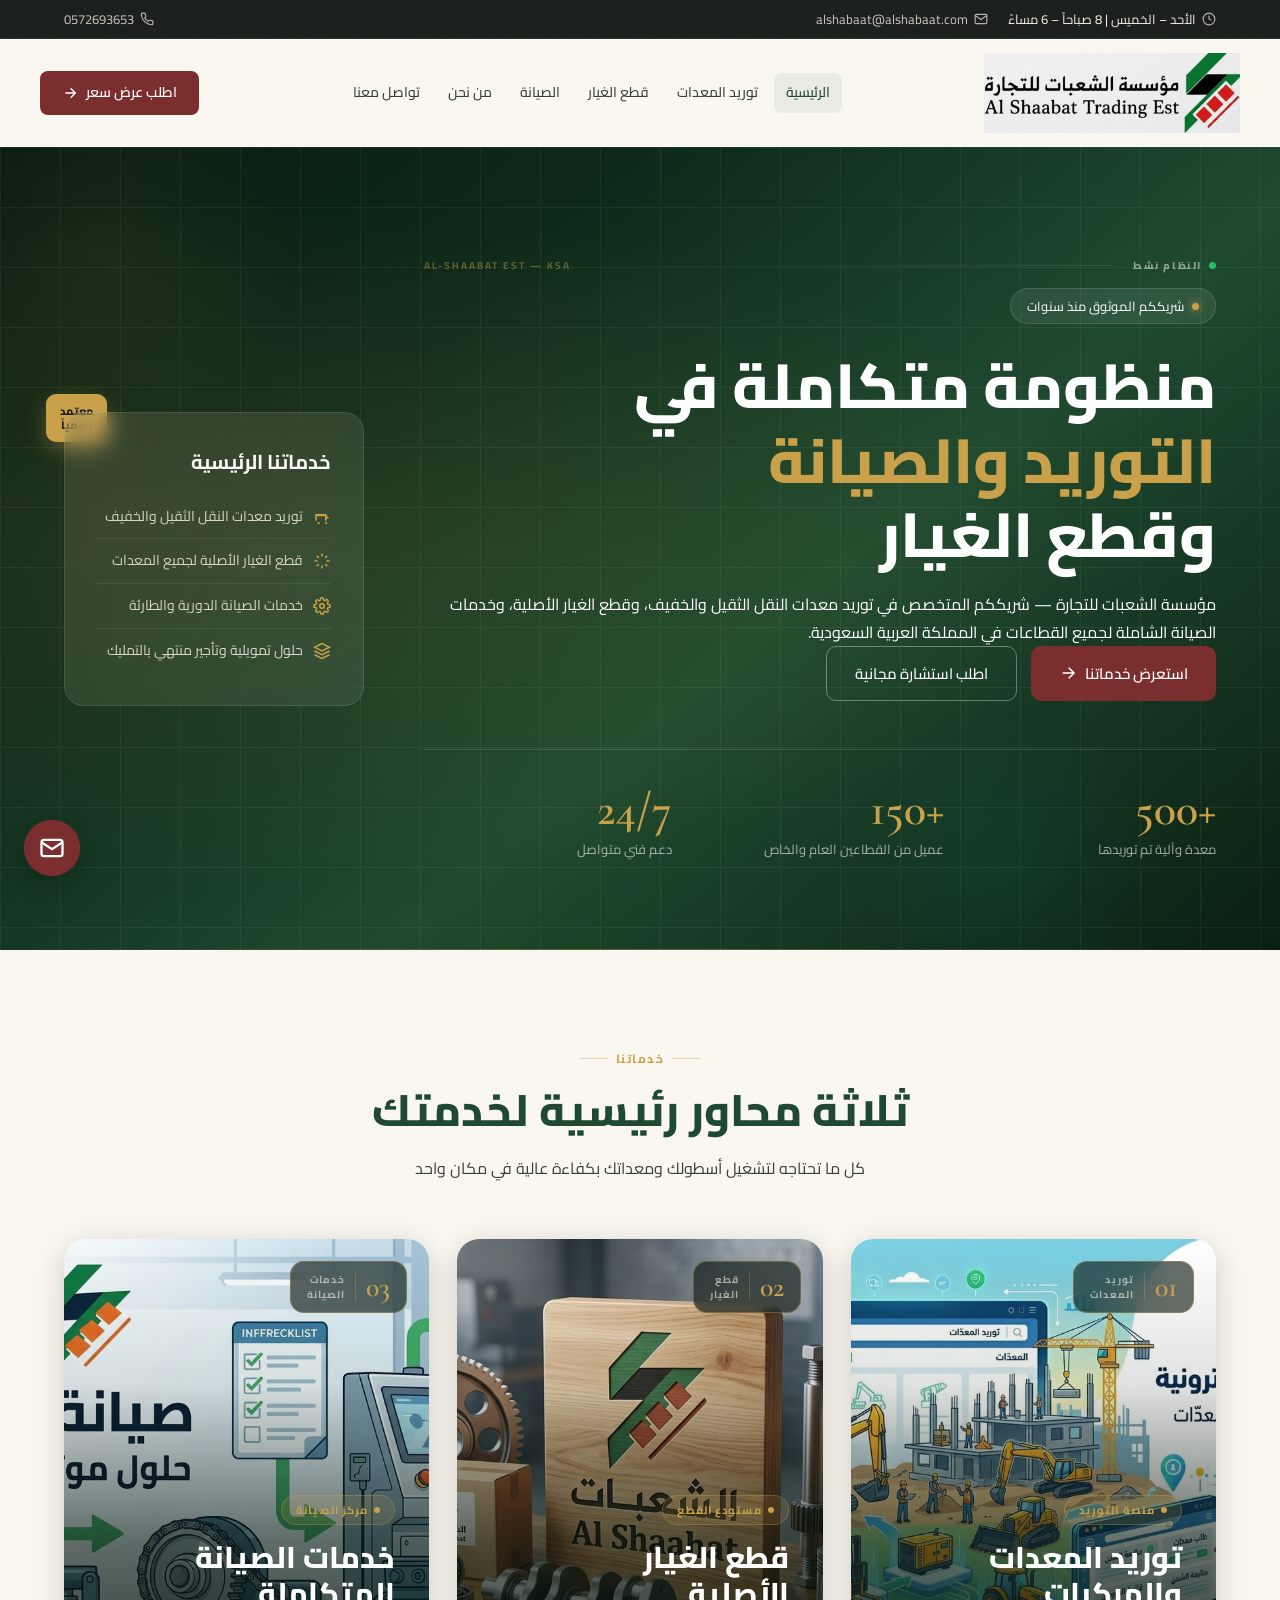
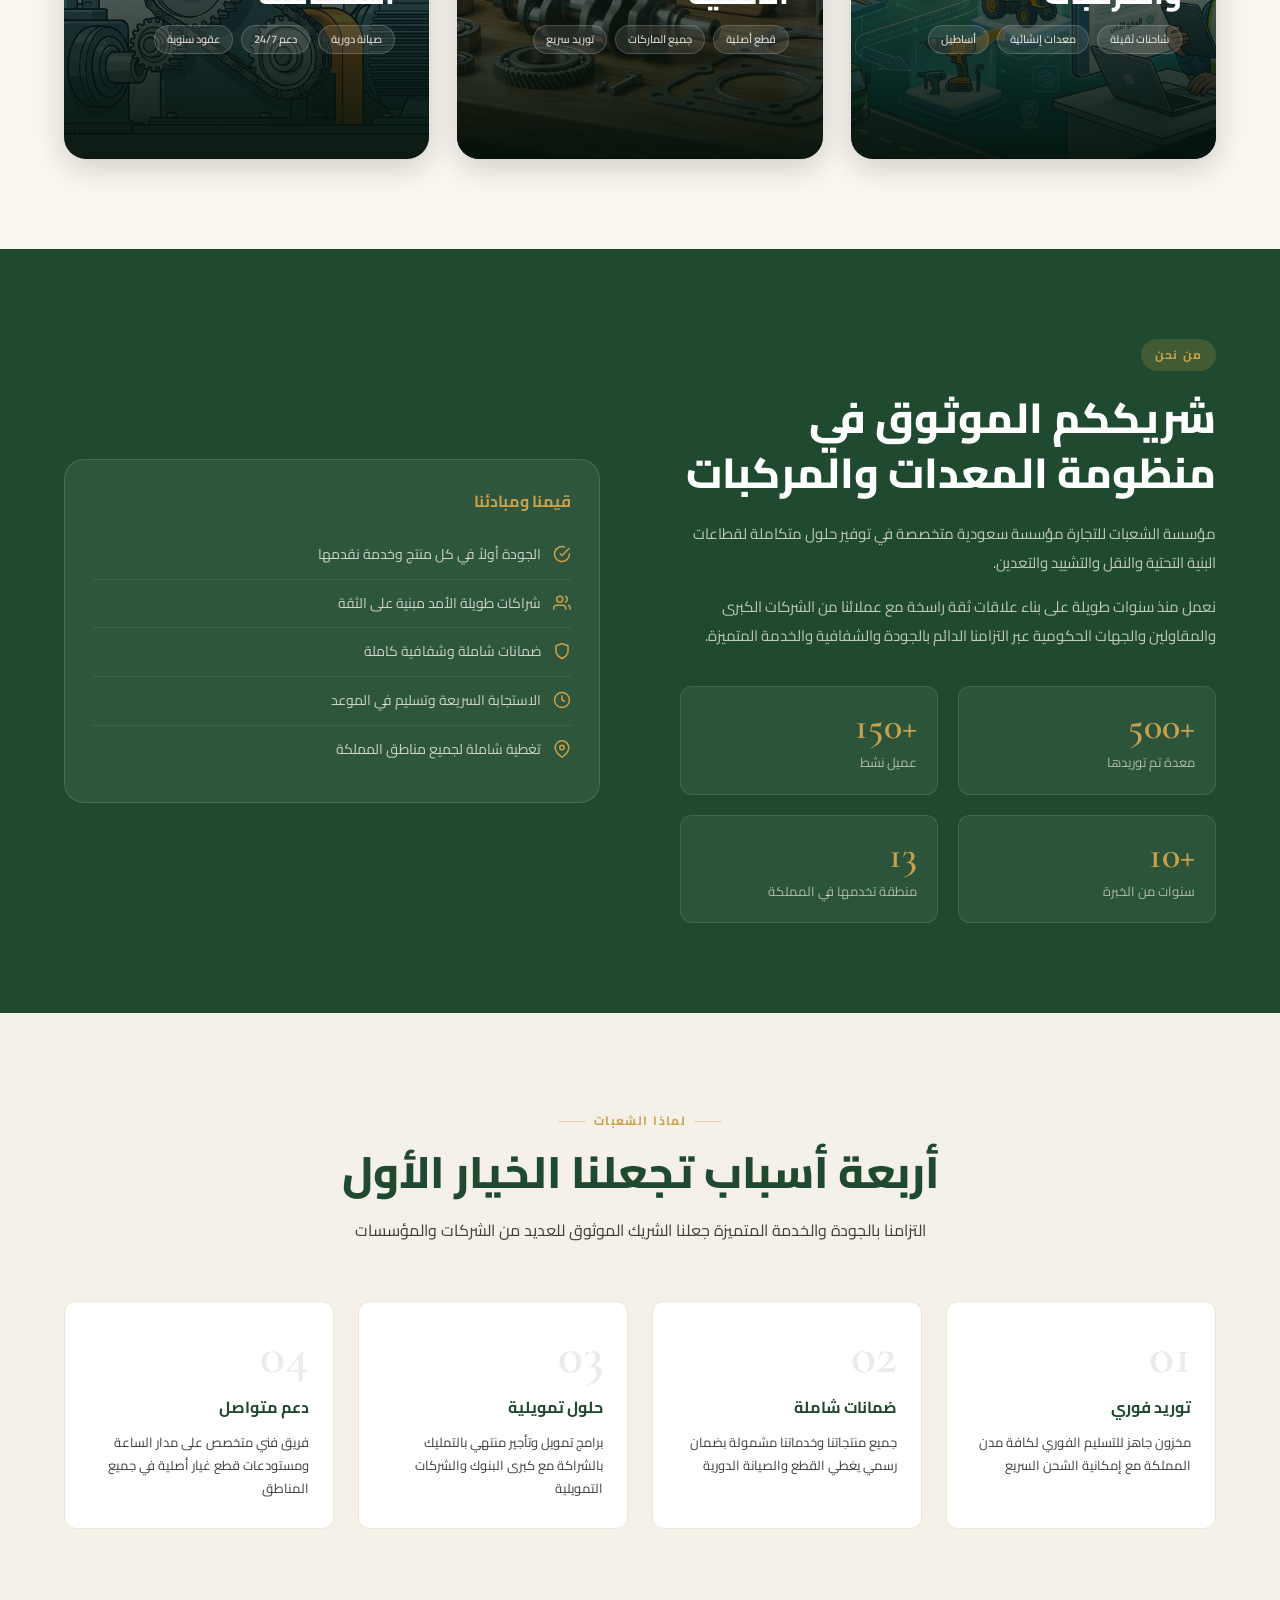
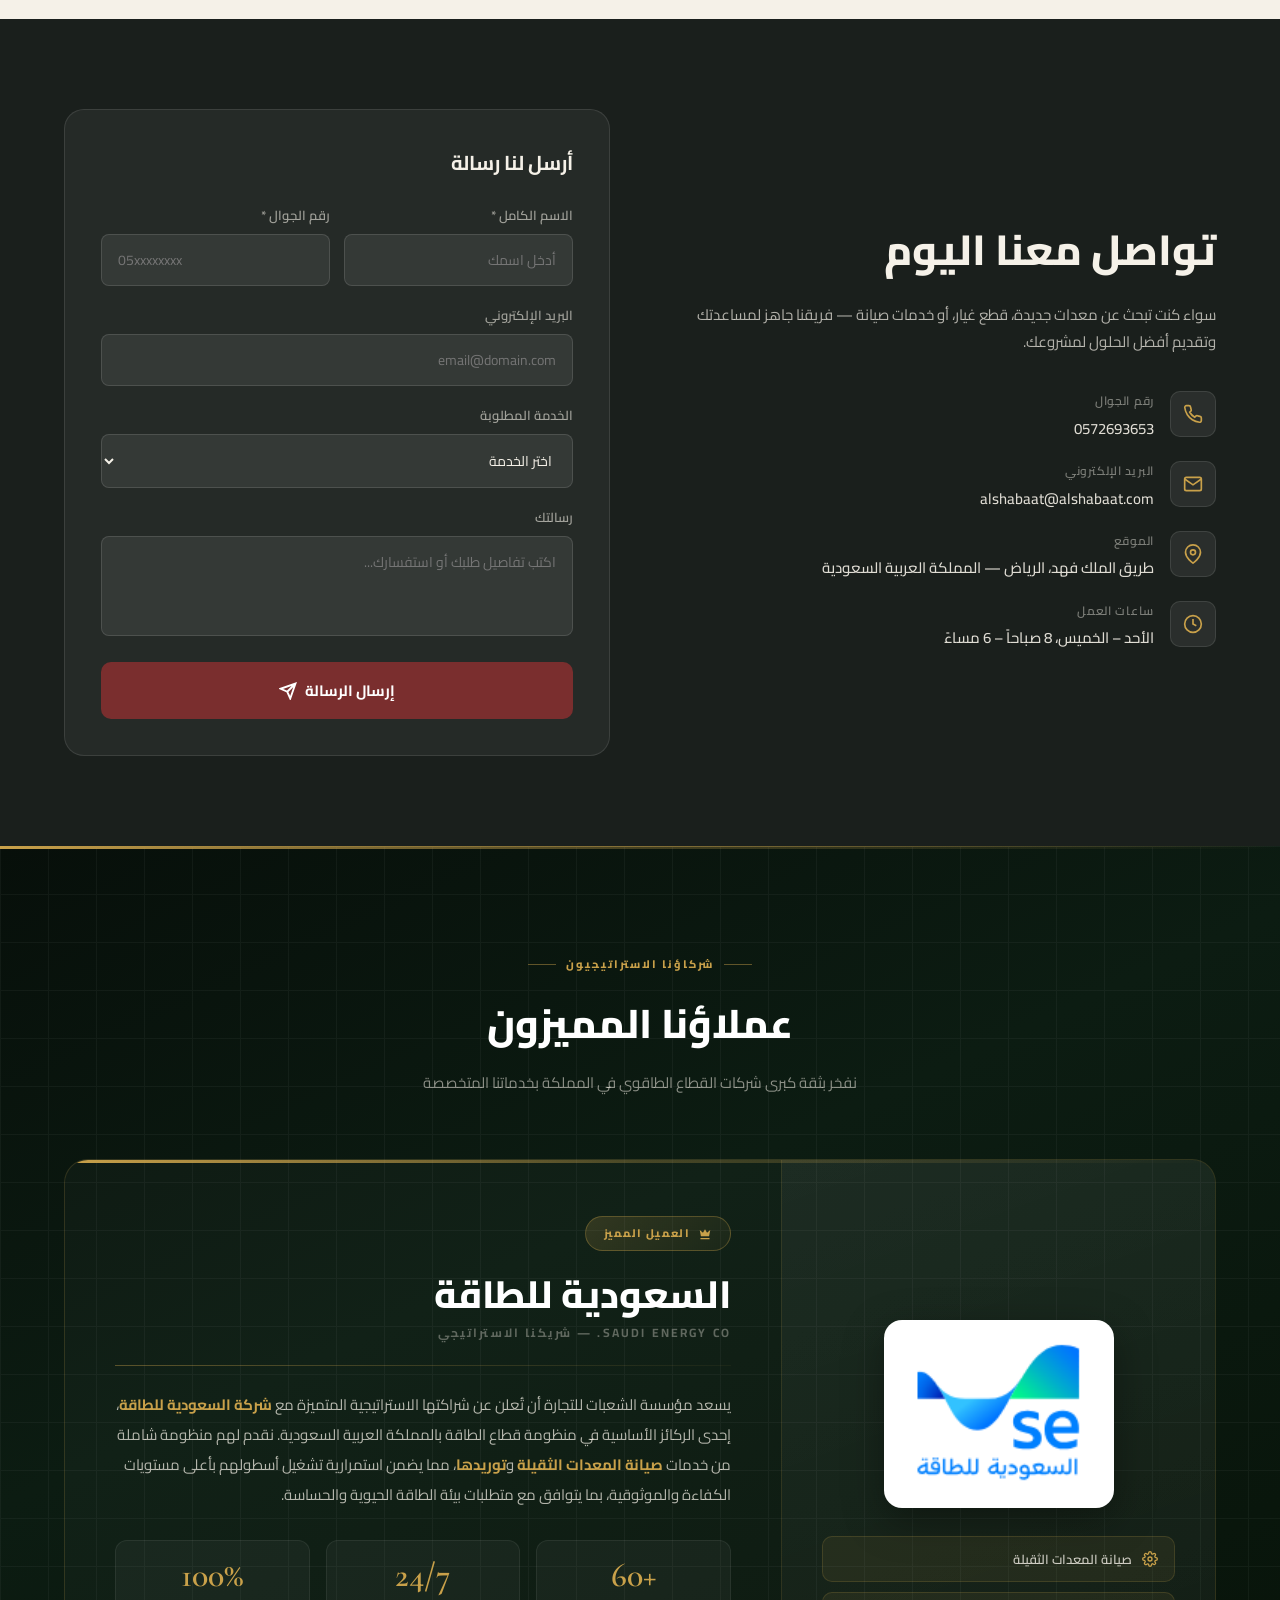
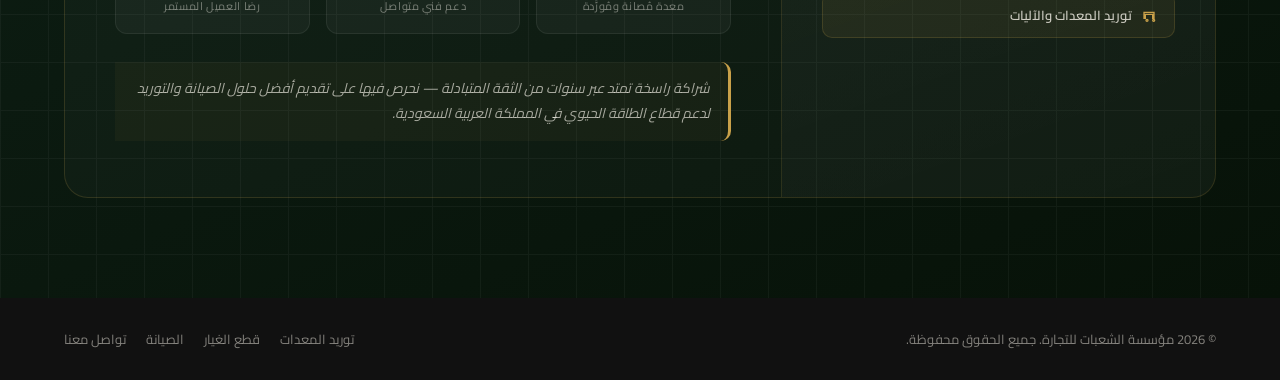
==== commit 399f82e5: "Add files via upload" ====
--- a/index.html
+++ b/index.html
@@ -1,513 +1,832 @@
 <!DOCTYPE html>
 <html lang="ar" dir="rtl">
 <head>
-  <meta charset="UTF-8">
-  <meta name="viewport" content="width=device-width, initial-scale=1.0">
-  <title>مؤسسة الشعبات للتجارة | توريد المعدات الصناعية وصيانتها وقطع الغيار في السعودية</title>
-
-  <!-- SEO -->
-  <meta name="description" content="مؤسسة الشعبات للتجارة — شريككم الموثوق في توريد المعدات الصناعية والثقيلة، الصيانة الاحترافية، وقطع الغيار الأصلية في المملكة العربية السعودية. أكثر من 10 سنوات خبرة وخدمة طوارئ 24/7.">
-  <meta name="keywords" content="توريد معدات صناعية, صيانة معدات, قطع غيار, معدات ثقيلة, صيانة هيدروليكية, السعودية, الشعبات, Al Shaahat">
-  <meta name="author" content="Al Shaahat Trading Establishment">
-
-  <!-- Open Graph -->
-  <meta property="og:type" content="website">
-  <meta property="og:title" content="مؤسسة الشعبات للتجارة | حلول المعدات الصناعية">
-  <meta property="og:description" content="توريد، صيانة، وقطع غيار للمعدات الصناعية في السعودية. خبرة +10 سنوات، خدمة 24/7.">
-  <meta property="og:image" content="Alshaabat.png">
-  <meta property="og:locale" content="ar_SA">
-
-  <!-- Fonts -->
-  <link rel="preconnect" href="https://fonts.googleapis.com">
-  <link rel="preconnect" href="https://fonts.gstatic.com" crossorigin>
-
-  <!-- Stylesheet -->
-  <link rel="stylesheet" href="styles.css">
-
-  <!-- Favicon -->
-  <link rel="icon" type="image/png" href="Alshaabat.png">
-
-  <!-- Schema.org LocalBusiness -->
-  <script type="application/ld+json">
-  {
-    "@context": "https://schema.org",
-    "@type": "LocalBusiness",
-    "name": "مؤسسة الشعبات للتجارة",
-    "alternateName": "Al Shaahat Trading Establishment",
-    "description": "توريد المعدات الصناعية، الصيانة، وقطع الغيار في المملكة العربية السعودية",
-    "email": "alshabaat@alshabaat.com",
-    "telephone": "+966572693653",
-    "address": {
-      "@type": "PostalAddress",
-      "addressCountry": "SA"
-    },
-    "openingHours": "Mo-Su 00:00-23:59"
+<meta charset="UTF-8">
+<meta name="viewport" content="width=device-width, initial-scale=1.0">
+<title>مؤسسة الشعبات للتجارة | Al Shaabat Trading Est</title>
+<link rel="preconnect" href="https://fonts.googleapis.com">
+<link href="https://fonts.googleapis.com/css2?family=Cairo:wght@300;400;500;600;700;800&family=Cormorant+Garamond:ital,wght@0,400;0,600;1,400&display=swap" rel="stylesheet">
+<style>
+  *,*::before,*::after{box-sizing:border-box;margin:0;padding:0}
+  :root{
+    --green-deep:#1f4a2f;--green-mid:#2d5a3d;--green-light:#3d6f4f;
+    --burgundy:#7a2e2e;--burgundy-deep:#5c2020;--burgundy-light:#a04545;
+    --cream:#f5f1e8;--cream-warm:#ede6d3;--paper:#faf7f0;
+    --ink:#1a1f1c;--ink-soft:#3a3f3c;--gold:#c9a14a;
+    --radius:12px;--shadow:0 4px 24px rgba(0,0,0,.08);
   }
-  </script>
+  html{scroll-behavior:smooth}
+  body{font-family:'Cairo',sans-serif;background:var(--paper);color:var(--ink);line-height:1.7;overflow-x:hidden}
+  .container{max-width:1200px;margin:0 auto;padding:0 24px}
+  section{padding:90px 0}
+  a{text-decoration:none;color:inherit}
+  img{display:block}
+
+  /* Grain texture */
+  body::before{content:'';position:fixed;inset:0;pointer-events:none;opacity:.025;z-index:0;
+    background-image:url("data:image/svg+xml,%3Csvg viewBox='0 0 200 200' xmlns='http://www.w3.org/2000/svg'%3E%3Cfilter id='n'%3E%3CfeTurbulence type='fractalNoise' baseFrequency='.9' numOctaves='4'/%3E%3C/filter%3E%3Crect width='100%25' height='100%25' filter='url(%23n)'/%3E%3C/svg%3E");}
+
+  /* ===== Top Bar ===== */
+  .top-bar{background:var(--ink);color:var(--cream);font-size:13px;padding:8px 0;border-bottom:1px solid rgba(255,255,255,.08)}
+  .top-bar .container{display:flex;justify-content:space-between;align-items:center;flex-wrap:wrap;gap:10px}
+  .top-bar a{color:var(--cream);opacity:.8;transition:opacity .2s}
+  .top-bar a:hover{opacity:1}
+  .top-bar .info{display:flex;gap:20px;flex-wrap:wrap}
+  .top-bar .info span{display:inline-flex;align-items:center;gap:6px}
+  .top-bar svg{width:14px;height:14px;opacity:.7;flex-shrink:0}
+
+  /* ===== Header ===== */
+  header{background:var(--paper);position:sticky;top:0;z-index:100;transition:box-shadow .3s}
+  header.scrolled{box-shadow:0 2px 20px rgba(0,0,0,.1)}
+  .nav-wrap{display:flex;align-items:center;justify-content:space-between;padding:14px 0;gap:20px}
+  .logo{display:flex;align-items:center;gap:10px;text-decoration:none}
+  .logo-mark{height:80px;width:auto;flex-shrink:0;object-fit:contain}
+  nav ul{list-style:none;display:flex;gap:4px;flex-wrap:wrap}
+  nav a{font-size:14px;font-weight:500;color:var(--ink-soft);padding:8px 12px;border-radius:8px;transition:all .2s;display:block}
+  nav a:hover,nav a.active{color:var(--green-deep);background:rgba(31,74,47,.07)}
+  .header-cta{background:var(--burgundy);color:#fff;font-family:'Cairo';font-size:14px;font-weight:600;padding:10px 22px;border-radius:8px;display:flex;align-items:center;gap:8px;transition:background .2s;white-space:nowrap}
+  .header-cta:hover{background:var(--burgundy-deep)}
+  .mobile-toggle{display:none;flex-direction:column;gap:5px;background:none;border:none;cursor:pointer;padding:4px}
+  .mobile-toggle span{display:block;width:24px;height:2px;background:var(--ink);border-radius:2px;transition:all .3s}
+  nav.open{display:block!important}
+
+  /* ===== Hero ===== */
+  .hero{background:linear-gradient(135deg,var(--green-deep) 0%,var(--green-mid) 50%,#1a3d2a 100%);color:#fff;padding:110px 0 90px;position:relative;overflow:hidden}
+  .hero::before{content:'';position:absolute;inset:0;background:radial-gradient(ellipse at 20% 50%,rgba(201,161,74,.12) 0%,transparent 60%)}
+  .hero::after{content:'';position:absolute;bottom:0;left:0;right:0;height:1px;background:linear-gradient(90deg,transparent,rgba(201,161,74,.4),transparent)}
+  .hero-inner{display:grid;grid-template-columns:1fr auto;gap:60px;align-items:center;position:relative;z-index:1}
+  .hero-tag{display:inline-flex;align-items:center;gap:8px;background:rgba(255,255,255,.1);border:1px solid rgba(255,255,255,.15);border-radius:50px;padding:6px 16px;font-size:13px;margin-bottom:24px}
+  .hero-tag .dot{width:7px;height:7px;border-radius:50%;background:var(--gold);box-shadow:0 0 8px var(--gold)}
+  .hero h1{font-size:clamp(36px,5vw,62px);font-weight:800;line-height:1.2;margin-bottom:20px}
+  .hero h1 .accent{color:var(--gold)}
+  .hero > .container > .hero-inner > div > p{font-size:17px;color:rgba(245,241,232,.8);max-width:560px;margin-bottom:36px;line-height:1.8}
+  .hero-btns{display:flex;gap:14px;flex-wrap:wrap;margin-bottom:48px}
+  .btn-primary{background:var(--burgundy);color:#fff;font-family:'Cairo';font-weight:600;font-size:15px;padding:14px 28px;border-radius:10px;display:inline-flex;align-items:center;gap:8px;transition:all .2s}
+  .btn-primary:hover{background:var(--burgundy-deep);transform:translateY(-1px)}
+  .btn-ghost{border:1.5px solid rgba(255,255,255,.35);color:#fff;font-family:'Cairo';font-weight:500;font-size:15px;padding:14px 28px;border-radius:10px;display:inline-flex;align-items:center;gap:8px;transition:all .2s}
+  .btn-ghost:hover{border-color:rgba(255,255,255,.7);background:rgba(255,255,255,.07)}
+  .hero-stats{display:grid;grid-template-columns:repeat(3,1fr);gap:24px;border-top:1px solid rgba(255,255,255,.12);padding-top:36px}
+  .stat-num{font-family:'Cormorant Garamond',serif;font-size:46px;font-weight:600;color:var(--gold);line-height:1}
+  .stat-label{font-size:13px;color:rgba(245,241,232,.65);margin-top:6px}
+  .hero-visual{position:relative}
+  .hero-card{background:rgba(255,255,255,.07);backdrop-filter:blur(10px);border:1px solid rgba(255,255,255,.12);border-radius:20px;padding:32px;min-width:300px}
+  .hero-card-bg{position:absolute;inset:0;border-radius:20px;background:linear-gradient(135deg,rgba(201,161,74,.08),transparent);pointer-events:none}
+  .hero-card h3{font-size:20px;font-weight:700;margin-bottom:16px;color:#fff}
+  .hero-card .service-list{list-style:none}
+  .hero-card .service-list li{display:flex;align-items:center;gap:10px;padding:10px 0;border-bottom:1px solid rgba(255,255,255,.08);font-size:14px;color:rgba(245,241,232,.85)}
+  .hero-card .service-list li:last-child{border-bottom:none}
+  .hero-card .service-list svg{width:18px;height:18px;color:var(--gold);flex-shrink:0}
+  .hero-badge{position:absolute;top:-18px;left:-18px;background:var(--gold);color:var(--ink);font-size:11px;font-weight:800;padding:10px 14px;border-radius:10px;text-align:center;line-height:1.3;box-shadow:0 8px 20px rgba(201,161,74,.35)}
+
+  /* ===== Section Head ===== */
+  .section-head{text-align:center;margin-bottom:56px}
+  .eyebrow{display:inline-flex;align-items:center;gap:8px;font-size:12px;font-weight:700;letter-spacing:.12em;text-transform:uppercase;color:var(--gold);margin-bottom:14px}
+  .eyebrow::before,.eyebrow::after{content:'';flex:1;height:1px;background:var(--gold);opacity:.4;width:28px}
+  .section-head h2{font-size:clamp(28px,4vw,44px);font-weight:800;color:var(--green-deep);margin-bottom:16px;line-height:1.25}
+  .section-head p{font-size:16px;color:var(--ink-soft);max-width:600px;margin:0 auto;line-height:1.8}
+
+  /* ===== Services Cards ===== */
+  .services-grid{display:grid;grid-template-columns:repeat(3,1fr);gap:28px}
+  .serv-card{background:#fff;border-radius:var(--radius);border:1px solid var(--cream-warm);overflow:hidden;transition:all .3s;display:flex;flex-direction:column}
+  .serv-card:hover{transform:translateY(-6px);box-shadow:0 20px 50px rgba(0,0,0,.1)}
+  .serv-card-top{padding:36px 28px 24px;flex:1}
+  .serv-icon-wrap{width:56px;height:56px;border-radius:14px;background:linear-gradient(135deg,var(--green-deep),var(--green-mid));display:flex;align-items:center;justify-content:center;margin-bottom:20px}
+  .serv-icon-wrap svg{width:28px;height:28px;color:#fff}
+  .serv-card h3{font-size:20px;font-weight:700;color:var(--green-deep);margin-bottom:10px}
+  .serv-card p{font-size:14px;color:var(--ink-soft);line-height:1.75}
+  .serv-tags{display:flex;gap:8px;flex-wrap:wrap;margin-top:16px}
+  .serv-tag{background:var(--cream);color:var(--green-deep);font-size:12px;font-weight:600;padding:4px 10px;border-radius:50px}
+  .serv-card-footer{padding:18px 28px;background:var(--cream);display:flex;align-items:center;justify-content:space-between;border-top:1px solid var(--cream-warm)}
+  .serv-link{font-size:14px;font-weight:600;color:var(--green-deep);display:flex;align-items:center;gap:6px;transition:gap .2s}
+  .serv-link:hover{gap:10px}
+  .serv-link svg{width:16px;height:16px}
+  .serv-num{font-family:'Cormorant Garamond',serif;font-size:36px;font-weight:600;color:rgba(31,74,47,.12)}
+
+  /* ===== About ===== */
+  .about{background:var(--green-deep);color:#fff}
+  .about-inner{display:grid;grid-template-columns:1fr 1fr;gap:80px;align-items:center}
+  .about-label{display:inline-block;background:rgba(201,161,74,.2);color:var(--gold);font-size:12px;font-weight:700;letter-spacing:.1em;text-transform:uppercase;padding:6px 14px;border-radius:50px;margin-bottom:20px}
+  .about h2{font-size:clamp(28px,3.5vw,42px);font-weight:800;line-height:1.3;margin-bottom:20px}
+  .about p{font-size:15px;color:rgba(245,241,232,.75);line-height:1.9;margin-bottom:16px}
+  .about-stats{display:grid;grid-template-columns:1fr 1fr;gap:20px;margin-top:36px}
+  .astat{background:rgba(255,255,255,.06);border:1px solid rgba(255,255,255,.1);border-radius:12px;padding:20px}
+  .astat-num{font-family:'Cormorant Garamond',serif;font-size:38px;font-weight:600;color:var(--gold);line-height:1}
+  .astat-label{font-size:13px;color:rgba(245,241,232,.65);margin-top:6px}
+  .about-visual{position:relative}
+  .about-card{background:rgba(255,255,255,.07);border:1px solid rgba(255,255,255,.12);border-radius:20px;padding:28px}
+  .about-card h4{font-size:16px;font-weight:700;color:var(--gold);margin-bottom:16px}
+  .value-list{list-style:none}
+  .value-list li{display:flex;align-items:flex-start;gap:12px;padding:12px 0;border-bottom:1px solid rgba(255,255,255,.08);font-size:14px;color:rgba(245,241,232,.8)}
+  .value-list li:last-child{border-bottom:none}
+  .value-list svg{width:18px;height:18px;color:var(--gold);flex-shrink:0;margin-top:2px}
+
+  /* ===== Features ===== */
+  .features{background:var(--cream)}
+  .feat-grid{display:grid;grid-template-columns:repeat(4,1fr);gap:24px}
+  .feat{background:#fff;border-radius:var(--radius);padding:28px 24px;border:1px solid var(--cream-warm);transition:box-shadow .3s}
+  .feat:hover{box-shadow:var(--shadow)}
+  .feat-num{font-family:'Cormorant Garamond',serif;font-size:52px;font-weight:600;color:rgba(31,74,47,.1);line-height:1;margin-bottom:12px}
+  .feat h4{font-size:16px;font-weight:700;color:var(--green-deep);margin-bottom:10px}
+  .feat p{font-size:13px;color:var(--ink-soft);line-height:1.75}
+
+  /* ===== Contact ===== */
+  .contact-section{background:var(--ink);color:var(--cream);padding:90px 0}
+  .contact-grid{display:grid;grid-template-columns:1fr 1fr;gap:60px;align-items:center}
+  .contact-section h2{font-size:clamp(28px,3.5vw,42px);font-weight:800;margin-bottom:16px}
+  .contact-section p{font-size:15px;color:rgba(245,241,232,.7);line-height:1.8;margin-bottom:36px}
+  .contact-items{display:flex;flex-direction:column;gap:20px}
+  .contact-item{display:flex;align-items:flex-start;gap:16px}
+  .cicon{width:46px;height:46px;border-radius:10px;background:rgba(255,255,255,.07);border:1px solid rgba(255,255,255,.1);display:flex;align-items:center;justify-content:center;flex-shrink:0}
+  .cicon svg{width:20px;height:20px;color:var(--gold)}
+  .citem-label{font-size:12px;color:rgba(245,241,232,.45);margin-bottom:4px;font-weight:600;letter-spacing:.06em;text-transform:uppercase}
+  .citem-val{font-size:15px;color:rgba(245,241,232,.9);font-weight:500}
+  .citem-val a{color:inherit;transition:color .2s}
+  .citem-val a:hover{color:var(--gold)}
+  .contact-form-box{background:rgba(255,255,255,.05);border:1px solid rgba(255,255,255,.1);border-radius:20px;padding:36px}
+  .contact-form-box h3{font-size:20px;font-weight:700;margin-bottom:24px}
+  .cf-group{margin-bottom:18px}
+  .cf-group label{display:block;font-size:13px;color:rgba(245,241,232,.6);margin-bottom:8px;font-weight:600}
+  .cf-group input,.cf-group textarea,.cf-group select{width:100%;background:rgba(255,255,255,.07);border:1px solid rgba(255,255,255,.12);border-radius:8px;padding:12px 16px;color:var(--cream);font-family:'Cairo';font-size:14px;outline:none;transition:border .2s;resize:none}
+  .cf-group input:focus,.cf-group textarea:focus,.cf-group select:focus{border-color:rgba(201,161,74,.5)}
+  .cf-group textarea{height:100px}
+  .cf-group select option{background:var(--ink);color:var(--cream)}
+  .cf-row{display:grid;grid-template-columns:1fr 1fr;gap:14px}
+  .submit-btn{width:100%;background:var(--burgundy);color:#fff;font-family:'Cairo';font-size:15px;font-weight:700;padding:14px;border:none;border-radius:10px;cursor:pointer;transition:background .2s;display:flex;align-items:center;justify-content:center;gap:8px}
+  .submit-btn:hover{background:var(--burgundy-deep)}
+
+  /* ===== Footer ===== */
+  footer{background:#111;color:rgba(245,241,232,.5);padding:30px 0}
+  .foot-inner{display:flex;align-items:center;justify-content:space-between;flex-wrap:wrap;gap:14px}
+  .foot-links{display:flex;gap:20px;flex-wrap:wrap}
+  .foot-links a{font-size:13px;color:rgba(245,241,232,.5);transition:color .2s}
+  .foot-links a:hover{color:var(--gold)}
+  footer p{font-size:13px}
+
+  /* ===== Image Service Cards ===== */
+  .img-services-grid{display:grid;grid-template-columns:repeat(3,1fr);gap:28px}
+  .img-serv-card{position:relative;border-radius:22px;overflow:hidden;height:520px;display:block;text-decoration:none;color:inherit;box-shadow:0 8px 32px rgba(0,0,0,.18);transition:box-shadow .4s ease}
+  .img-serv-card:hover{box-shadow:0 20px 60px rgba(0,0,0,.3)}
+  .card-bg{width:100%;height:100%;object-fit:cover;transition:transform .65s cubic-bezier(.25,.46,.45,.94);display:block}
+  .img-serv-card:hover .card-bg{transform:scale(1.09)}
+  .card-overlay{position:absolute;inset:0;background:linear-gradient(to top,rgba(5,18,10,.96) 0%,rgba(5,18,10,.6) 42%,rgba(5,18,10,.12) 72%,transparent 100%);transition:background .45s ease}
+  .img-serv-card:hover .card-overlay{background:linear-gradient(to top,rgba(5,18,10,.98) 0%,rgba(5,18,10,.82) 55%,rgba(5,18,10,.32) 80%,transparent 100%)}
+  .card-badge{position:absolute;top:22px;right:22px;background:rgba(5,18,10,.6);-webkit-backdrop-filter:blur(12px);backdrop-filter:blur(12px);border:1px solid rgba(201,161,74,.38);border-radius:14px;padding:10px 16px;display:flex;align-items:center;gap:10px;z-index:2}
+  .card-badge-num{font-family:'Cormorant Garamond',serif;font-size:28px;font-weight:600;color:var(--gold);line-height:1}
+  .card-badge-sep{width:1px;height:28px;background:rgba(201,161,74,.3)}
+  .card-badge-label{font-size:10px;font-weight:700;letter-spacing:.1em;text-transform:uppercase;color:rgba(245,241,232,.6);line-height:1.5}
+  .card-content{position:absolute;bottom:0;left:0;right:0;padding:34px;z-index:2}
+  .card-service-tag{display:inline-flex;align-items:center;gap:6px;background:rgba(201,161,74,.15);border:1px solid rgba(201,161,74,.3);border-radius:50px;padding:5px 14px;font-size:11px;font-weight:700;letter-spacing:.1em;text-transform:uppercase;color:var(--gold);margin-bottom:14px}
+  .card-service-tag::before{content:'';width:6px;height:6px;border-radius:50%;background:var(--gold);flex-shrink:0}
+  .card-title{font-size:30px;font-weight:800;line-height:1.2;color:#fff;margin-bottom:14px}
+  .card-tags-row{display:flex;gap:8px;flex-wrap:wrap;transition:opacity .35s ease,max-height .35s ease,margin .3s ease;max-height:50px;overflow:hidden;margin-bottom:0}
+  .img-serv-card:hover .card-tags-row{opacity:0;max-height:0}
+  .img-serv-tag{background:rgba(255,255,255,.1);border:1px solid rgba(255,255,255,.18);color:rgba(245,241,232,.85);font-size:11px;font-weight:600;padding:4px 12px;border-radius:50px;white-space:nowrap}
+  .card-desc{font-size:14px;color:rgba(245,241,232,.8);line-height:1.8;max-height:0;overflow:hidden;transition:max-height .45s ease,margin .35s ease;margin-bottom:0}
+  .img-serv-card:hover .card-desc{max-height:110px;margin-bottom:22px}
+  .card-cta{display:inline-flex;align-items:center;gap:9px;background:var(--burgundy);color:#fff;font-family:'Cairo';font-size:14px;font-weight:700;padding:13px 24px;border-radius:11px;transition:all .38s cubic-bezier(.25,.46,.45,.94);transform:translateY(16px);opacity:0;border:none;cursor:pointer;letter-spacing:.02em}
+  .img-serv-card:hover .card-cta{transform:translateY(0);opacity:1}
+  .card-cta:hover{background:var(--burgundy-deep)}
+  .card-cta svg{width:16px;height:16px;transition:transform .22s}
+  .card-divider{height:1px;background:linear-gradient(90deg,rgba(201,161,74,.5),rgba(201,161,74,.1));margin-bottom:20px;transition:opacity .35s ease}
+  .img-serv-card:not(:hover) .card-divider{opacity:0}
+
+  /* ===== Hero Tech Enhancement ===== */
+  .hero{background:linear-gradient(140deg,#081a0f 0%,#0e2a1a 30%,var(--green-deep) 60%,#0a1f12 100%)!important}
+  .hero-grid{position:absolute;inset:0;pointer-events:none;opacity:.055;
+    background-image:linear-gradient(rgba(255,255,255,1) 1px,transparent 1px),linear-gradient(90deg,rgba(255,255,255,1) 1px,transparent 1px);
+    background-size:60px 60px}
+  .hero-corner{position:absolute;width:400px;height:400px;border-radius:50%;background:radial-gradient(circle,rgba(201,161,74,.08) 0%,transparent 70%);top:-100px;left:-100px;pointer-events:none}
+  .hero-corner2{position:absolute;width:300px;height:300px;border-radius:50%;background:radial-gradient(circle,rgba(0,180,200,.06) 0%,transparent 70%);bottom:-60px;right:10%;pointer-events:none}
+  .hero-sys-bar{display:flex;align-items:center;gap:20px;margin-bottom:14px;flex-wrap:wrap}
+  .sys-live{display:inline-flex;align-items:center;gap:7px;font-size:10px;font-weight:800;letter-spacing:.16em;text-transform:uppercase;color:rgba(245,241,232,.55)}
+  .sys-live .pulse-dot{width:7px;height:7px;border-radius:50%;background:#22c55e;position:relative;flex-shrink:0}
+  .sys-live .pulse-dot::after{content:'';position:absolute;inset:-3px;border-radius:50%;border:1.5px solid #22c55e;animation:livePing 2s ease infinite;opacity:0}
+  @keyframes livePing{0%{transform:scale(1);opacity:.8}70%{transform:scale(2.4);opacity:0}100%{opacity:0}}
+  .sys-sep{flex:1;height:1px;background:linear-gradient(to left,rgba(255,255,255,.1),transparent);min-width:40px}
+  .sys-id{font-size:10px;font-weight:700;letter-spacing:.2em;color:rgba(201,161,74,.45);text-transform:uppercase}
+  .hero-tag{background:rgba(255,255,255,.08)!important;border-color:rgba(255,255,255,.12)!important}
+
+  /* ===== Featured Client Section ===== */
+  .featured-client{background:linear-gradient(155deg,#070f0a 0%,#0c1c12 40%,#071208 100%);color:#fff;padding:100px 0;position:relative;overflow:hidden}
+  .featured-client::before{content:'';position:absolute;inset:0;opacity:.04;pointer-events:none;
+    background-image:linear-gradient(rgba(255,255,255,1) 1px,transparent 1px),linear-gradient(90deg,rgba(255,255,255,1) 1px,transparent 1px);
+    background-size:48px 48px}
+  .featured-client::after{content:'';position:absolute;top:0;left:0;right:0;height:1px;background:linear-gradient(90deg,transparent,rgba(201,161,74,.45),transparent)}
+  .fc-head{text-align:center;margin-bottom:64px}
+  .fc-eyebrow{display:inline-flex;align-items:center;gap:10px;font-size:11px;font-weight:800;letter-spacing:.18em;text-transform:uppercase;color:var(--gold);margin-bottom:16px}
+  .fc-eyebrow::before,.fc-eyebrow::after{content:'';width:28px;height:1px;background:var(--gold);opacity:.45}
+  .fc-head h2{font-size:clamp(26px,3.5vw,40px);font-weight:800;color:#fff;margin-bottom:12px}
+  .fc-head p{font-size:15px;color:rgba(245,241,232,.55);max-width:480px;margin:0 auto}
+  .fc-card{border:1px solid rgba(201,161,74,.18);border-radius:24px;background:rgba(255,255,255,.025);overflow:hidden;position:relative}
+  .fc-card-label{position:absolute;top:0;left:0;right:0;height:3px;background:linear-gradient(90deg,var(--gold),rgba(201,161,74,.3),transparent)}
+  .fc-inner{display:grid;grid-template-columns:1fr 1.65fr}
+  .fc-logo-side{background:linear-gradient(160deg,rgba(255,255,255,.05),rgba(255,255,255,.015));border-left:1px solid rgba(201,161,74,.14);display:flex;flex-direction:column;align-items:center;justify-content:center;padding:56px 40px;gap:28px}
+  .fc-logo-wrap{background:#fff;border-radius:18px;padding:22px 32px;width:100%;max-width:230px;display:flex;align-items:center;justify-content:center;box-shadow:0 12px 40px rgba(0,0,0,.35)}
+  .fc-logo-wrap svg,.fc-logo-wrap img{width:190px;height:auto;object-fit:contain}
+  .fc-chips{display:flex;flex-direction:column;gap:10px;width:100%}
+  .fc-chip{display:flex;align-items:center;gap:10px;background:rgba(201,161,74,.08);border:1px solid rgba(201,161,74,.18);border-radius:10px;padding:11px 16px;font-size:13px;font-weight:600;color:rgba(245,241,232,.8)}
+  .fc-chip svg{width:16px;height:16px;color:var(--gold);flex-shrink:0}
+  .fc-content{padding:56px 50px;display:flex;flex-direction:column;justify-content:center}
+  .fc-crown{display:inline-flex;align-items:center;gap:8px;background:linear-gradient(135deg,rgba(201,161,74,.18),rgba(201,161,74,.06));border:1px solid rgba(201,161,74,.32);border-radius:50px;padding:7px 18px;font-size:11px;font-weight:800;letter-spacing:.12em;text-transform:uppercase;color:var(--gold);margin-bottom:22px;width:fit-content}
+  .fc-content h3{font-size:38px;font-weight:800;color:#fff;line-height:1.15;margin-bottom:6px}
+  .fc-sub{font-size:12px;font-weight:700;letter-spacing:.18em;text-transform:uppercase;color:rgba(245,241,232,.35);margin-bottom:22px}
+  .fc-rule{height:1px;background:linear-gradient(90deg,rgba(201,161,74,.4),rgba(201,161,74,.06));margin-bottom:24px}
+  .fc-desc{font-size:15px;color:rgba(245,241,232,.72);line-height:2;margin-bottom:30px}
+  .fc-desc strong{color:var(--gold)}
+  .fc-metrics{display:grid;grid-template-columns:repeat(3,1fr);gap:16px;margin-bottom:28px}
+  .fc-metric{background:rgba(255,255,255,.04);border:1px solid rgba(255,255,255,.07);border-radius:12px;padding:18px 12px;text-align:center}
+  .fc-metric-num{font-family:'Cormorant Garamond',serif;font-size:34px;font-weight:600;color:var(--gold);line-height:1;margin-bottom:6px}
+  .fc-metric-label{font-size:11px;color:rgba(245,241,232,.45);letter-spacing:.06em;line-height:1.4}
+  .fc-quote{border-right:3px solid var(--gold);padding:14px 18px;border-radius:0 10px 10px 0;font-size:14px;font-style:italic;color:rgba(245,241,232,.65);line-height:1.85;background:rgba(201,161,74,.05)}
+
+  @media(max-width:1024px){
+    .fc-inner{grid-template-columns:1fr}
+    .fc-logo-side{border-left:none;border-bottom:1px solid rgba(201,161,74,.14);padding:40px}
+    .fc-chips{flex-direction:row;flex-wrap:wrap}
+    .fc-chip{flex:1;min-width:140px}
+    .fc-content{padding:40px}
+    .fc-metrics{grid-template-columns:repeat(3,1fr)}
+  }
+  @media(max-width:768px){
+    .fc-metrics{grid-template-columns:1fr 1fr}
+    .fc-content{padding:28px 20px}
+    .fc-logo-side{padding:30px 20px}
+    .fc-content h3{font-size:28px}
+  }
+
+  /* ===== Responsive ===== */
+  @media(max-width:1024px){
+    .services-grid{grid-template-columns:1fr 1fr}
+    .feat-grid{grid-template-columns:1fr 1fr}
+    .about-inner,.contact-grid{grid-template-columns:1fr}
+    .hero-inner{grid-template-columns:1fr}
+    .hero-visual{display:none}
+    .img-services-grid{grid-template-columns:1fr}
+    .img-serv-card{height:400px}
+    .img-serv-card .card-desc{max-height:100px;margin-bottom:20px}
+    .img-serv-card .card-cta{transform:translateY(0);opacity:1}
+    .img-serv-card .card-tags-row{opacity:0;max-height:0}
+    .img-serv-card .card-divider{opacity:1}
+  }
+  @media(max-width:768px){
+    section{padding:60px 0}
+    .services-grid{grid-template-columns:1fr}
+    nav{display:none}
+    .mobile-toggle{display:flex}
+    nav.open{display:block;position:absolute;top:100%;right:0;left:0;background:var(--paper);box-shadow:0 10px 30px rgba(0,0,0,.1);padding:16px 24px;z-index:200}
+    nav.open ul{flex-direction:column;gap:0}
+    nav.open a{padding:14px 0;border-bottom:1px solid var(--cream-warm)}
+    .header-cta{display:none}
+    .hero-stats{grid-template-columns:1fr}
+    .feat-grid{grid-template-columns:1fr}
+    .about-stats{grid-template-columns:1fr}
+    .cf-row{grid-template-columns:1fr}
+    .img-serv-card{height:360px}
+    .card-title{font-size:24px}
+  }
+
+  /* ===== زر بريد عائم (Outlook) ===== */
+  .fab-stack{position:fixed;bottom:24px;left:24px;z-index:500;display:flex;flex-direction:column;gap:12px}
+  .fab{width:56px;height:56px;border-radius:50%;border:none;cursor:pointer;display:flex;align-items:center;justify-content:center;box-shadow:0 8px 24px rgba(0,0,0,.22);transition:transform .25s,box-shadow .25s;color:#fff}
+  .fab:hover{transform:translateY(-3px);box-shadow:0 12px 30px rgba(0,0,0,.3)}
+  .fab svg{width:28px;height:28px}
+  .fab-email{background:var(--burgundy);position:relative}
+  .fab-email:hover{background:var(--burgundy-deep)}
+  .fab-email::after{content:"";position:absolute;inset:0;border-radius:50%;border:2px solid var(--burgundy);animation:fabPulse 2.2s ease-out infinite}
+  @keyframes fabPulse{0%{transform:scale(1);opacity:.7}100%{transform:scale(1.6);opacity:0}}
+  @media (prefers-reduced-motion: reduce){.fab-email::after{animation:none}}
+</style>
 </head>
 <body>
 
-  <!-- ========== Top announcement strip ========== -->
-  <div class="top-strip">
-    <div class="container">
-      <span class="pulse">خدمة طوارئ متاحة على مدار الساعة — 24/7</span>
-      <a href="tel:+966572693653">للتواصل المباشر: +966 57 269 3653</a>
+<!-- TOP BAR -->
+<div class="top-bar">
+  <div class="container">
+    <div class="info">
+      <span>
+        <svg viewBox="0 0 24 24" fill="none" stroke="currentColor" stroke-width="2"><circle cx="12" cy="12" r="10"/><path d="M12 6v6l4 2"/></svg>
+        الأحد – الخميس | 8 صباحاً – 6 مساءً
+      </span>
+      <span>
+        <svg viewBox="0 0 24 24" fill="none" stroke="currentColor" stroke-width="2"><path d="M4 4h16c1.1 0 2 .9 2 2v12c0 1.1-.9 2-2 2H4c-1.1 0-2-.9-2-2V6c0-1.1.9-2 2-2z"/><path d="m22 6-10 7L2 6"/></svg>
+        <a href="mailto:alshabaat@alshabaat.com">alshabaat@alshabaat.com</a>
+      </span>
+    </div>
+    <div class="info">
+      <span>
+        <svg viewBox="0 0 24 24" fill="none" stroke="currentColor" stroke-width="2"><path d="M22 16.92v3a2 2 0 0 1-2.18 2 19.79 19.79 0 0 1-8.63-3.07 19.5 19.5 0 0 1-6-6 19.79 19.79 0 0 1-3.07-8.67A2 2 0 0 1 4.11 2h3a2 2 0 0 1 2 1.72 12.84 12.84 0 0 0 .7 2.81 2 2 0 0 1-.45 2.11L8.09 9.91a16 16 0 0 0 6 6l1.27-1.27a2 2 0 0 1 2.11-.45 12.84 12.84 0 0 0 2.81.7A2 2 0 0 1 22 16.92z"/></svg>
+        <a href="tel:0572693653">0572693653</a>
+      </span>
     </div>
   </div>
-
-  <!-- ========== Header ========== -->
-  <header class="site-header">
-    <div class="container header-inner">
-      <a href="#" class="brand" aria-label="مؤسسة الشعبات للتجارة">
-        <img src="Alshaabat.png" alt="شعار مؤسسة الشعبات للتجارة" class="brand-logo">
-        <span class="brand-name">
-          <strong>مؤسسة الشعبات للتجارة</strong>
-          <small>Al Shaahat Trading Establishment</small>
-        </span>
+</div>
+
+<!-- HEADER -->
+<header id="header">
+  <div class="container nav-wrap">
+    <a href="#" class="logo">
+      <img class="logo-mark" src="Logo Al shaabat.jpeg" alt="شعار مؤسسة الشعبات">
+    </a>
+    <nav id="nav">
+      <ul>
+        <li><a href="#" class="active">الرئيسية</a></li>
+        <li><a href="Supply.html">توريد المعدات</a></li>
+        <li><a href="SpareParts.html">قطع الغيار</a></li>
+        <li><a href="maintenance.html">الصيانة</a></li>
+        <li><a href="#about">من نحن</a></li>
+        <li><a href="#contact">تواصل معنا</a></li>
+      </ul>
+    </nav>
+    <a href="#contact" class="header-cta">
+      اطلب عرض سعر
+      <svg viewBox="0 0 24 24" fill="none" stroke="currentColor" stroke-width="2" width="16" height="16"><path d="M5 12h14M13 5l7 7-7 7"/></svg>
+    </a>
+    <button type="button" class="mobile-toggle" id="mobileToggle" aria-label="القائمة">
+      <span></span><span></span><span></span>
+    </button>
+  </div>
+</header>
+
+<!-- HERO -->
+<section class="hero" id="home">
+  <div class="hero-grid"></div>
+  <div class="hero-corner"></div>
+  <div class="hero-corner2"></div>
+  <div class="container hero-inner">
+    <div>
+      <div class="hero-sys-bar">
+        <span class="sys-live"><span class="pulse-dot"></span>النظام نشط</span>
+        <span class="sys-sep"></span>
+        <span class="sys-id">AL-SHAABAT EST — KSA</span>
+      </div>
+      <div class="hero-tag">
+        <span class="dot"></span>
+        شريككم الموثوق منذ سنوات
+      </div>
+      <h1>
+        منظومة متكاملة في<br>
+        <span class="accent">التوريد والصيانة</span><br>
+        وقطع الغيار
+      </h1>
+      <p>
+        مؤسسة الشعبات للتجارة — شريككم المتخصص في توريد معدات النقل الثقيل والخفيف،
+        وقطع الغيار الأصلية، وخدمات الصيانة الشاملة لجميع القطاعات في المملكة العربية السعودية.
+      </p>
+      <div class="hero-btns">
+        <a href="#services" class="btn-primary">
+          <span>استعرض خدماتنا</span>
+          <svg viewBox="0 0 24 24" fill="none" stroke="currentColor" stroke-width="2" width="18" height="18"><path d="M5 12h14M13 5l7 7-7 7"/></svg>
+        </a>
+        <a href="#contact" class="btn-ghost">اطلب استشارة مجانية</a>
+      </div>
+      <div class="hero-stats">
+        <div>
+          <div class="stat-num">+500</div>
+          <div class="stat-label">معدة وآلية تم توريدها</div>
+        </div>
+        <div>
+          <div class="stat-num">+150</div>
+          <div class="stat-label">عميل من القطاعين العام والخاص</div>
+        </div>
+        <div>
+          <div class="stat-num">24/7</div>
+          <div class="stat-label">دعم فني متواصل</div>
+        </div>
+      </div>
+    </div>
+    <div class="hero-visual">
+      <div class="hero-badge">معتمد<br>رسمياً</div>
+      <div class="hero-card">
+        <div class="hero-card-bg"></div>
+        <h3>خدماتنا الرئيسية</h3>
+        <ul class="service-list">
+          <li>
+            <svg viewBox="0 0 24 24" fill="currentColor"><path d="M3 17h2v-6h11v6h2V8H3v9zm14.5 1.5a1.5 1.5 0 110 3 1.5 1.5 0 010-3zm-10 0a1.5 1.5 0 110 3 1.5 1.5 0 010-3zM19 11h-2v3h4v-1.5L19 11z"/></svg>
+            توريد معدات النقل الثقيل والخفيف
+          </li>
+          <li>
+            <svg viewBox="0 0 24 24" fill="none" stroke="currentColor" stroke-width="2"><path d="M12 2v4M12 18v4M4.93 4.93l2.83 2.83M16.24 16.24l2.83 2.83M2 12h4M18 12h4M4.93 19.07l2.83-2.83M16.24 7.76l2.83-2.83"/></svg>
+            قطع الغيار الأصلية لجميع المعدات
+          </li>
+          <li>
+            <svg viewBox="0 0 24 24" fill="none" stroke="currentColor" stroke-width="2"><circle cx="12" cy="12" r="3"/><path d="M19.4 15a1.65 1.65 0 0 0 .33 1.82l.06.06a2 2 0 0 1-2.83 2.83l-.06-.06a1.65 1.65 0 0 0-1.82-.33 1.65 1.65 0 0 0-1 1.51V21a2 2 0 0 1-4 0v-.09A1.65 1.65 0 0 0 9 19.4a1.65 1.65 0 0 0-1.82.33l-.06.06a2 2 0 0 1-2.83-2.83l.06-.06A1.65 1.65 0 0 0 4.68 15a1.65 1.65 0 0 0-1.51-1H3a2 2 0 0 1 0-4h.09A1.65 1.65 0 0 0 4.6 9a1.65 1.65 0 0 0-.33-1.82l-.06-.06a2 2 0 0 1 2.83-2.83l.06.06A1.65 1.65 0 0 0 9 4.68a1.65 1.65 0 0 0 1-1.51V3a2 2 0 0 1 4 0v.09a1.65 1.65 0 0 0 1 1.51 1.65 1.65 0 0 0 1.82-.33l.06-.06a2 2 0 0 1 2.83 2.83l-.06.06A1.65 1.65 0 0 0 19.4 9a1.65 1.65 0 0 0 1.51 1H21a2 2 0 0 1 0 4h-.09a1.65 1.65 0 0 0-1.51 1z"/></svg>
+            خدمات الصيانة الدورية والطارئة
+          </li>
+          <li>
+            <svg viewBox="0 0 24 24" fill="none" stroke="currentColor" stroke-width="2"><path d="M12 2L2 7l10 5 10-5-10-5zM2 17l10 5 10-5M2 12l10 5 10-5"/></svg>
+            حلول تمويلية وتأجير منتهي بالتمليك
+          </li>
+        </ul>
+      </div>
+    </div>
+  </div>
+</section>
+
+<!-- SERVICES -->
+<section id="services">
+  <div class="container">
+    <div class="section-head">
+      <span class="eyebrow">خدماتنا</span>
+      <h2>ثلاثة محاور رئيسية لخدمتك</h2>
+      <p>كل ما تحتاجه لتشغيل أسطولك ومعداتك بكفاءة عالية في مكان واحد</p>
+    </div>
+    <div class="img-services-grid">
+
+      <!-- توريد المعدات -->
+      <a href="Supply.html" class="img-serv-card">
+        <img class="card-bg" src="Supply.png" alt="توريد المعدات">
+        <div class="card-overlay"></div>
+        <div class="card-badge">
+          <span class="card-badge-num">01</span>
+          <span class="card-badge-sep"></span>
+          <span class="card-badge-label">توريد<br>المعدات</span>
+        </div>
+        <div class="card-content">
+          <span class="card-service-tag">منصة التوريد</span>
+          <h3 class="card-title">توريد المعدات<br>والمركبات</h3>
+          <div class="card-tags-row">
+            <span class="img-serv-tag">شاحنات ثقيلة</span>
+            <span class="img-serv-tag">معدات إنشائية</span>
+            <span class="img-serv-tag">أساطيل</span>
+          </div>
+          <p class="card-desc">أحدث معدات النقل الثقيل والخفيف من أكبر العلامات التجارية العالمية، بضمانات شاملة وأسعار تنافسية تناسب جميع القطاعات في المملكة.</p>
+          <div class="card-divider"></div>
+          <span class="card-cta">
+            استعرض الكتالوج
+            <svg viewBox="0 0 24 24" fill="none" stroke="currentColor" stroke-width="2.5"><path d="M5 12h14M13 5l7 7-7 7"/></svg>
+          </span>
+        </div>
       </a>
 
-      <nav aria-label="القائمة الرئيسية">
-        <ul class="nav-list" id="navList">
-          <li><a href="#about">من نحن</a></li>
-          <li><a href="#services">خدماتنا</a></li>
-          <li><a href="#specialties">الصيانة</a></li>
-          <li><a href="#why-us">لماذا تختارنا</a></li>
-          <li><a href="#contact">تواصل معنا</a></li>
-        </ul>
-      </nav>
-
-      <div class="header-actions">
-        <a href="index-en.html" class="lang-toggle" aria-label="English version">EN</a>
-        <a href="#contact" class="btn btn-primary">اطلب عرض سعر</a>
-        <button class="menu-toggle" aria-label="القائمة" onclick="document.getElementById('navList').classList.toggle('open')">
-          <span></span>
-        </button>
-      </div>
-    </div>
-  </header>
-
-  <!-- ========== Hero ========== -->
-  <section class="hero">
-    <div class="container hero-inner">
-      <div class="hero-text">
-        <span class="eyebrow">شريككم الموثوق منذ أكثر من 10 سنوات</span>
-        <h1>
-          حلول متكاملة لتوريد و<span class="accent">صيانة</span> المعدات الصناعية
-        </h1>
-        <p class="lead">
-          في مؤسسة الشعبات للتجارة، نوفّر لكم معدات صناعية بأعلى جودة، فرق صيانة احترافية، وقطع غيار أصلية معتمدة — في كل أنحاء المملكة العربية السعودية.
-        </p>
-        <div class="cta-row">
-          <a href="#contact" class="btn btn-primary">اطلب عرض سعر</a>
-          <a href="AlShaahat_Final.pdf" class="btn btn-ghost" download="AlShaahat_Profile.pdf">
-            <span>حمّل الملف التعريفي</span>
-            <img src="download.svg" alt="">
-          </a>
-        </div>
-      </div>
-
-      <div class="hero-visual">
-        <img src="Hero.svg" alt="معدات صناعية وحلول توريد">
-      </div>
-    </div>
-  </section>
-
-  <!-- ========== Stats ========== -->
-  <section class="stats" aria-label="إنجازاتنا">
-    <div class="container stats-grid">
-      <div class="stat">
-        <span class="stat-num">+500</span>
-        <span class="stat-label">معدة تم صيانتها</span>
-      </div>
-      <div class="stat">
-        <span class="stat-num">98%</span>
-        <span class="stat-label">رضا العملاء</span>
-      </div>
-      <div class="stat">
-        <span class="stat-num">24/7</span>
-        <span class="stat-label">خدمة الطوارئ</span>
-      </div>
-      <div class="stat">
-        <span class="stat-num">+10</span>
-        <span class="stat-label">سنوات من الخبرة</span>
-      </div>
-    </div>
-  </section>
-
-  <!-- ========== About ========== -->
-  <section class="block about" id="about">
-    <div class="container">
-      <div class="about-grid">
-        <div class="about-image">
-          <img src="AboutMe.svg" alt="عن مؤسسة الشعبات للتجارة">
-          <div class="about-badge">
-            <div class="about-badge-icon">✓</div>
-            <div class="about-badge-text">
-              <strong>جودة معتمدة</strong>
-              <span>ضمان على جميع الأعمال</span>
-            </div>
-          </div>
-        </div>
-
-        <div class="about-text">
-          <span class="section-tag">من نحن</span>
-          <h2 class="section-title">
-            شريككم الموثوق في حلول <span class="green">المعدات الصناعية</span>
-          </h2>
-          <p class="section-sub">
-            مؤسسة الشعبات للتجارة هي شريككم الموثوق في حلول المعدات الصناعية. نتخصص في توريد وصيانة المعدات الصناعية والمهنية، إذ نسدّ الفجوة بين أجود الأجهزة العالمية والدعم الفني الموثوق.
+      <!-- قطع الغيار -->
+      <a href="SpareParts.html" class="img-serv-card">
+        <img class="card-bg" src="spare parts.png" alt="قطع الغيار الأصلية">
+        <div class="card-overlay"></div>
+        <div class="card-badge">
+          <span class="card-badge-num">02</span>
+          <span class="card-badge-sep"></span>
+          <span class="card-badge-label">قطع<br>الغيار</span>
+        </div>
+        <div class="card-content">
+          <span class="card-service-tag">مستودع القطع</span>
+          <h3 class="card-title">قطع الغيار<br>الأصلية</h3>
+          <div class="card-tags-row">
+            <span class="img-serv-tag">قطع أصلية</span>
+            <span class="img-serv-tag">جميع الماركات</span>
+            <span class="img-serv-tag">توريد سريع</span>
+          </div>
+          <p class="card-desc">قطع غيار أصلية معتمدة لجميع أنواع المعدات والمركبات، مع ضمان التوافق وسرعة التوريد لتقليل أوقات التوقف وضمان استمرارية العمل.</p>
+          <div class="card-divider"></div>
+          <span class="card-cta">
+            استعرض القطع
+            <svg viewBox="0 0 24 24" fill="none" stroke="currentColor" stroke-width="2.5"><path d="M5 12h14M13 5l7 7-7 7"/></svg>
+          </span>
+        </div>
+      </a>
+
+      <!-- الصيانة -->
+      <a href="maintenance.html" class="img-serv-card">
+        <img class="card-bg" src="maintenanc.png" alt="صيانة المعدات">
+        <div class="card-overlay"></div>
+        <div class="card-badge">
+          <span class="card-badge-num">03</span>
+          <span class="card-badge-sep"></span>
+          <span class="card-badge-label">خدمات<br>الصيانة</span>
+        </div>
+        <div class="card-content">
+          <span class="card-service-tag">مركز الصيانة</span>
+          <h3 class="card-title">خدمات الصيانة<br>المتكاملة</h3>
+          <div class="card-tags-row">
+            <span class="img-serv-tag">صيانة دورية</span>
+            <span class="img-serv-tag">دعم 24/7</span>
+            <span class="img-serv-tag">عقود سنوية</span>
+          </div>
+          <p class="card-desc">فريق فني متخصص يقدم خدمات الصيانة الدورية والطارئة لجميع أنواع المعدات، مع عقود صيانة شاملة تضمن استمرارية التشغيل على مدار الساعة.</p>
+          <div class="card-divider"></div>
+          <span class="card-cta">
+            تعرف على الخدمة
+            <svg viewBox="0 0 24 24" fill="none" stroke="currentColor" stroke-width="2.5"><path d="M5 12h14M13 5l7 7-7 7"/></svg>
+          </span>
+        </div>
+      </a>
+
+    </div>
+  </div>
+</section>
+
+<!-- ABOUT -->
+<section class="about" id="about">
+  <div class="container">
+    <div class="about-inner">
+      <div>
+        <span class="about-label">من نحن</span>
+        <h2>شريككم الموثوق في منظومة المعدات والمركبات</h2>
+        <p>مؤسسة الشعبات للتجارة مؤسسة سعودية متخصصة في توفير حلول متكاملة لقطاعات البنية التحتية والنقل والتشييد والتعدين.</p>
+        <p>نعمل منذ سنوات طويلة على بناء علاقات ثقة راسخة مع عملائنا من الشركات الكبرى والمقاولين والجهات الحكومية عبر التزامنا الدائم بالجودة والشفافية والخدمة المتميزة.</p>
+        <div class="about-stats">
+          <div class="astat">
+            <div class="astat-num">+500</div>
+            <div class="astat-label">معدة تم توريدها</div>
+          </div>
+          <div class="astat">
+            <div class="astat-num">+150</div>
+            <div class="astat-label">عميل نشط</div>
+          </div>
+          <div class="astat">
+            <div class="astat-num">+10</div>
+            <div class="astat-label">سنوات من الخبرة</div>
+          </div>
+          <div class="astat">
+            <div class="astat-num">13</div>
+            <div class="astat-label">منطقة تخدمها في المملكة</div>
+          </div>
+        </div>
+      </div>
+      <div class="about-visual">
+        <div class="about-card">
+          <h4>قيمنا ومبادئنا</h4>
+          <ul class="value-list">
+            <li>
+              <svg viewBox="0 0 24 24" fill="none" stroke="currentColor" stroke-width="2"><path d="M22 11.08V12a10 10 0 1 1-5.93-9.14"/><polyline points="22 4 12 14.01 9 11.01"/></svg>
+              الجودة أولاً في كل منتج وخدمة نقدمها
+            </li>
+            <li>
+              <svg viewBox="0 0 24 24" fill="none" stroke="currentColor" stroke-width="2"><path d="M17 21v-2a4 4 0 0 0-4-4H5a4 4 0 0 0-4 4v2"/><circle cx="9" cy="7" r="4"/><path d="M23 21v-2a4 4 0 0 0-3-3.87"/><path d="M16 3.13a4 4 0 0 1 0 7.75"/></svg>
+              شراكات طويلة الأمد مبنية على الثقة
+            </li>
+            <li>
+              <svg viewBox="0 0 24 24" fill="none" stroke="currentColor" stroke-width="2"><path d="M12 22s8-4 8-10V5l-8-3-8 3v7c0 6 8 10 8 10z"/></svg>
+              ضمانات شاملة وشفافية كاملة
+            </li>
+            <li>
+              <svg viewBox="0 0 24 24" fill="none" stroke="currentColor" stroke-width="2"><circle cx="12" cy="12" r="10"/><polyline points="12 6 12 12 16 14"/></svg>
+              الاستجابة السريعة وتسليم في الموعد
+            </li>
+            <li>
+              <svg viewBox="0 0 24 24" fill="none" stroke="currentColor" stroke-width="2"><path d="M21 10c0 7-9 13-9 13s-9-6-9-13a9 9 0 0 1 18 0z"/><circle cx="12" cy="10" r="3"/></svg>
+              تغطية شاملة لجميع مناطق المملكة
+            </li>
+          </ul>
+        </div>
+      </div>
+    </div>
+  </div>
+</section>
+
+<!-- FEATURES -->
+<section class="features">
+  <div class="container">
+    <div class="section-head">
+      <span class="eyebrow">لماذا الشعبات</span>
+      <h2>أربعة أسباب تجعلنا الخيار الأول</h2>
+      <p>التزامنا بالجودة والخدمة المتميزة جعلنا الشريك الموثوق للعديد من الشركات والمؤسسات</p>
+    </div>
+    <div class="feat-grid">
+      <div class="feat">
+        <div class="feat-num">01</div>
+        <h4>توريد فوري</h4>
+        <p>مخزون جاهز للتسليم الفوري لكافة مدن المملكة مع إمكانية الشحن السريع</p>
+      </div>
+      <div class="feat">
+        <div class="feat-num">02</div>
+        <h4>ضمانات شاملة</h4>
+        <p>جميع منتجاتنا وخدماتنا مشمولة بضمان رسمي يغطي القطع والصيانة الدورية</p>
+      </div>
+      <div class="feat">
+        <div class="feat-num">03</div>
+        <h4>حلول تمويلية</h4>
+        <p>برامج تمويل وتأجير منتهي بالتمليك بالشراكة مع كبرى البنوك والشركات التمويلية</p>
+      </div>
+      <div class="feat">
+        <div class="feat-num">04</div>
+        <h4>دعم متواصل</h4>
+        <p>فريق فني متخصص على مدار الساعة ومستودعات قطع غيار أصلية في جميع المناطق</p>
+      </div>
+    </div>
+  </div>
+</section>
+
+<!-- CONTACT -->
+<section class="contact-section" id="contact">
+  <div class="container">
+    <div class="contact-grid">
+      <div>
+        <h2>تواصل معنا اليوم</h2>
+        <p>سواء كنت تبحث عن معدات جديدة، قطع غيار، أو خدمات صيانة — فريقنا جاهز لمساعدتك وتقديم أفضل الحلول لمشروعك.</p>
+        <div class="contact-items">
+          <div class="contact-item">
+            <div class="cicon">
+              <svg viewBox="0 0 24 24" fill="none" stroke="currentColor" stroke-width="2"><path d="M22 16.92v3a2 2 0 0 1-2.18 2 19.79 19.79 0 0 1-8.63-3.07 19.5 19.5 0 0 1-6-6 19.79 19.79 0 0 1-3.07-8.67A2 2 0 0 1 4.11 2h3a2 2 0 0 1 2 1.72 12.84 12.84 0 0 0 .7 2.81 2 2 0 0 1-.45 2.11L8.09 9.91a16 16 0 0 0 6 6l1.27-1.27a2 2 0 0 1 2.11-.45 12.84 12.84 0 0 0 2.81.7A2 2 0 0 1 22 16.92z"/></svg>
+            </div>
+            <div>
+              <div class="citem-label">رقم الجوال</div>
+              <div class="citem-val"><a href="tel:0572693653">0572693653</a></div>
+            </div>
+          </div>
+          <div class="contact-item">
+            <div class="cicon">
+              <svg viewBox="0 0 24 24" fill="none" stroke="currentColor" stroke-width="2"><path d="M4 4h16c1.1 0 2 .9 2 2v12c0 1.1-.9 2-2 2H4c-1.1 0-2-.9-2-2V6c0-1.1.9-2 2-2z"/><path d="m22 6-10 7L2 6"/></svg>
+            </div>
+            <div>
+              <div class="citem-label">البريد الإلكتروني</div>
+              <div class="citem-val"><a href="mailto:alshabaat@alshabaat.com">alshabaat@alshabaat.com</a></div>
+            </div>
+          </div>
+          <div class="contact-item">
+            <div class="cicon">
+              <svg viewBox="0 0 24 24" fill="none" stroke="currentColor" stroke-width="2"><path d="M21 10c0 7-9 13-9 13s-9-6-9-13a9 9 0 0 1 18 0z"/><circle cx="12" cy="10" r="3"/></svg>
+            </div>
+            <div>
+              <div class="citem-label">الموقع</div>
+              <div class="citem-val">طريق الملك فهد، الرياض — المملكة العربية السعودية</div>
+            </div>
+          </div>
+          <div class="contact-item">
+            <div class="cicon">
+              <svg viewBox="0 0 24 24" fill="none" stroke="currentColor" stroke-width="2"><circle cx="12" cy="12" r="10"/><path d="M12 6v6l4 2"/></svg>
+            </div>
+            <div>
+              <div class="citem-label">ساعات العمل</div>
+              <div class="citem-val">الأحد – الخميس، 8 صباحاً – 6 مساءً</div>
+            </div>
+          </div>
+        </div>
+      </div>
+      <div>
+        <div class="contact-form-box">
+          <h3>أرسل لنا رسالة</h3>
+          <form id="contactForm" action="https://api.web3forms.com/submit" method="POST">
+            <input type="hidden" name="access_key" value="bd3eccc0-9ad6-4da8-bfe5-c6b0fc72adea">
+            <div class="cf-row">
+              <div class="cf-group">
+                <label>الاسم الكامل *</label>
+                <input type="text" name="name" required placeholder="أدخل اسمك">
+              </div>
+              <div class="cf-group">
+                <label>رقم الجوال *</label>
+                <input type="tel" name="phone" required placeholder="05xxxxxxxx">
+              </div>
+            </div>
+            <div class="cf-group">
+              <label>البريد الإلكتروني</label>
+              <input type="email" name="email" placeholder="email@domain.com">
+            </div>
+            <div class="cf-group">
+              <label>الخدمة المطلوبة</label>
+              <select name="service" aria-label="الخدمة المطلوبة">
+                <option value="">اختر الخدمة</option>
+                <option>توريد معدات أو مركبات</option>
+                <option>قطع غيار</option>
+                <option>خدمات صيانة</option>
+                <option>استفسار عام</option>
+              </select>
+            </div>
+            <div class="cf-group">
+              <label>رسالتك</label>
+              <textarea name="message" placeholder="اكتب تفاصيل طلبك أو استفسارك..."></textarea>
+            </div>
+            <button type="submit" class="submit-btn">
+              <span>إرسال الرسالة</span>
+              <svg viewBox="0 0 24 24" fill="none" stroke="currentColor" stroke-width="2.5" width="18" height="18"><path d="M22 2 11 13M22 2l-7 20-4-9-9-4 20-7z"/></svg>
+            </button>
+          </form>
+        </div>
+      </div>
+    </div>
+  </div>
+</section>
+
+<!-- FEATURED CLIENT -->
+<section class="featured-client">
+  <div class="fc-card-label"></div>
+  <div class="container">
+    <div class="fc-head">
+      <span class="fc-eyebrow">شركاؤنا الاستراتيجيون</span>
+      <h2>عملاؤنا المميزون</h2>
+      <p>نفخر بثقة كبرى شركات القطاع الطاقوي في المملكة بخدماتنا المتخصصة</p>
+    </div>
+    <div class="fc-card">
+      <div class="fc-card-label"></div>
+      <div class="fc-inner">
+
+        <!-- جانب الشعار -->
+        <div class="fc-logo-side">
+          <div class="fc-logo-wrap">
+            <!-- شعار السعودية للطاقة -->
+            <img src="لقطة شاشة 2026-06-01 233742.png" alt="شعار السعودية للطاقة">
+          </div>
+          <div class="fc-chips">
+            <div class="fc-chip">
+              <svg viewBox="0 0 24 24" fill="none" stroke="currentColor" stroke-width="2"><circle cx="12" cy="12" r="3"/><path d="M19.4 15a1.65 1.65 0 0 0 .33 1.82l.06.06a2 2 0 0 1-2.83 2.83l-.06-.06a1.65 1.65 0 0 0-1.82-.33 1.65 1.65 0 0 0-1 1.51V21a2 2 0 0 1-4 0v-.09A1.65 1.65 0 0 0 9 19.4a1.65 1.65 0 0 0-1.82.33l-.06.06a2 2 0 0 1-2.83-2.83l.06-.06A1.65 1.65 0 0 0 4.68 15a1.65 1.65 0 0 0-1.51-1H3a2 2 0 0 1 0-4h.09A1.65 1.65 0 0 0 4.6 9a1.65 1.65 0 0 0-.33-1.82l-.06-.06a2 2 0 0 1 2.83-2.83l.06.06A1.65 1.65 0 0 0 9 4.68a1.65 1.65 0 0 0 1-1.51V3a2 2 0 0 1 4 0v.09a1.65 1.65 0 0 0 1 1.51 1.65 1.65 0 0 0 1.82-.33l.06-.06a2 2 0 0 1 2.83 2.83l-.06.06A1.65 1.65 0 0 0 19.4 9a1.65 1.65 0 0 0 1.51 1H21a2 2 0 0 1 0 4h-.09a1.65 1.65 0 0 0-1.51 1z"/></svg>
+              صيانة المعدات الثقيلة
+            </div>
+            <div class="fc-chip">
+              <svg viewBox="0 0 24 24" fill="none" stroke="currentColor" stroke-width="2"><path d="M3 17h2v-6h11v6h2V8H3v9zm14.5 1.5a1.5 1.5 0 110 3 1.5 1.5 0 010-3zm-10 0a1.5 1.5 0 110 3 1.5 1.5 0 010-3z"/></svg>
+              توريد المعدات والآليات
+            </div>
+          </div>
+        </div>
+
+        <!-- جانب المحتوى -->
+        <div class="fc-content">
+          <div class="fc-crown">
+            <svg viewBox="0 0 24 24" fill="currentColor" width="14" height="14"><path d="M5 16L3 5l5.5 5L12 4l3.5 6L21 5l-2 11H5zm0 3a1 1 0 000 2h14a1 1 0 000-2H5z"/></svg>
+            العميل المميز
+          </div>
+          <h3>السعودية للطاقة</h3>
+          <p class="fc-sub">Saudi Energy Co. — شريكنا الاستراتيجي</p>
+          <div class="fc-rule"></div>
+          <p class="fc-desc">
+            يسعد مؤسسة الشعبات للتجارة أن تُعلن عن شراكتها الاستراتيجية المتميزة مع
+            <strong>شركة السعودية للطاقة</strong>، إحدى الركائز الأساسية في منظومة قطاع الطاقة بالمملكة
+            العربية السعودية. نقدم لهم منظومة شاملة من خدمات <strong>صيانة المعدات الثقيلة</strong>
+            و<strong>توريدها</strong>، مما يضمن استمرارية تشغيل أسطولهم بأعلى مستويات الكفاءة
+            والموثوقية، بما يتوافق مع متطلبات بيئة الطاقة الحيوية والحساسة.
           </p>
-          <p>
-            <strong>مهمتنا:</strong> الحفاظ على تشغيل عملياتكم بأقصى كفاءة وأدنى توقف ممكن — بمعدات عالمية، فريق فني معتمد، وقطع غيار أصلية تضمن استمرارية أعمالكم.
-          </p>
-          <div class="cta-row" style="margin-top: 1.5rem;">
-            <a href="#services" class="btn btn-secondary">استكشف خدماتنا</a>
-          </div>
-        </div>
-      </div>
-    </div>
-  </section>
-
-  <!-- ========== Services ========== -->
-  <section class="block services" id="services">
-    <div class="container">
-      <div class="section-head">
-        <span class="section-tag">خدماتنا</span>
-        <h2 class="section-title">
-          ثلاثة أعمدة لخدمتكم: <span class="green">التوريد، الصيانة، قطع الغيار</span>
-        </h2>
-        <p class="section-sub">
-          نقدّم حلولاً متكاملة تغطّي دورة حياة المعدات من التوريد حتى الصيانة الدورية وتوفير قطع الغيار الأصلية.
-        </p>
-      </div>
-
-      <div class="services-grid">
-        <!-- Supply -->
-        <article class="service-card">
-          <div class="preview">
-            <img src="Supply.png" alt="خدمة التوريد">
-          </div>
-          <span class="service-tag">التوريد</span>
-          <h3>توريد المعدات الصناعية</h3>
-          <p>
-            معدات ثقيلة وخفيفة بأسعار تنافسية، توريد في جميع أنحاء المملكة، وضمان جودة على جميع المنتجات.
-          </p>
-          <a href="Supply.html" class="service-link" target="_blank" rel="noopener">
-            تفاصيل أكثر <span class="arrow">←</span>
-          </a>
-        </article>
-
-        <!-- Maintenance -->
-        <article class="service-card">
-          <div class="preview">
-            <img src="maintenance.png" alt="خدمة الصيانة">
-          </div>
-          <span class="service-tag">الصيانة</span>
-          <h3>الصيانة الصناعية</h3>
-          <p>
-            صيانة ميكانيكية وهيدروليكية وكهربائية وإلكترونية احترافية، مع خدمة طوارئ متاحة على مدار الساعة 24/7.
-          </p>
-          <a href="maintenance.html" class="service-link" target="_blank" rel="noopener">
-            تفاصيل أكثر <span class="arrow">←</span>
-          </a>
-        </article>
-
-        <!-- Spare parts -->
-        <article class="service-card">
-          <div class="preview">
-            <img src="spare_parts.png" alt="قطع الغيار">
-          </div>
-          <span class="service-tag">قطع الغيار</span>
-          <h3>قطع غيار أصلية</h3>
-          <p>
-            قطع غيار أصلية ومعتمدة، توفير سريع للقطع النادرة، مع ضمان الجودة والمطابقة وتخزين فوري عند الطلب.
-          </p>
-          <a href="SpareParts.html" class="service-link" target="_blank" rel="noopener">
-            تفاصيل أكثر <span class="arrow">←</span>
-          </a>
-        </article>
-      </div>
-    </div>
-  </section>
-
-  <!-- ========== Maintenance specialties ========== -->
-  <section class="block" id="specialties">
-    <div class="container">
-      <div class="section-head">
-        <span class="section-tag">تميّزنا في الصيانة</span>
-        <h2 class="section-title">
-          خبرة فنية تغطّي <span class="green">كل تخصصات الصيانة</span>
-        </h2>
-      </div>
-
-      <div class="specialties-grid">
-        <div class="specialty">
-          <h3>الصيانة الميكانيكية</h3>
-          <ul>
-            <li>إصلاح المحركات والتروس والناقلات</li>
-            <li>صيانة معدات البناء الثقيلة</li>
-            <li>إصلاح أنظمة الإرسال</li>
-            <li>فحص دوري شامل ووقائي</li>
-          </ul>
-        </div>
-
-        <div class="specialty">
-          <h3>الصيانة الكهربائية والإلكترونية</h3>
-          <ul>
-            <li>إصلاح لوحات التحكم والتشغيل</li>
-            <li>صيانة المحركات الكهربائية</li>
-            <li>تشخيص الأعطال الإلكترونية</li>
-            <li>أنظمة السلامة والحماية الكهربائية</li>
-          </ul>
-        </div>
-
-        <div class="specialty">
-          <h3>الصيانة الهيدروليكية</h3>
-          <ul>
-            <li>إصلاح ضخات الهيدروليك</li>
-            <li>صيانة الأسطوانات والصمامات</li>
-            <li>اختبار ضغط الأنظمة الهيدروليكية</li>
-            <li>إصلاح تسريبات الأنظمة وختمها</li>
-          </ul>
-        </div>
-
-        <div class="specialty">
-          <h3>معايير الجودة</h3>
-          <ul>
-            <li>فريق مهندسين ومتخصصين معتمدين</li>
-            <li>استخدام أحدث أجهزة التشخيص</li>
-            <li>ضمان على جميع أعمال الصيانة</li>
-            <li>الالتزام بمعايير السلامة الصناعية</li>
-          </ul>
-        </div>
-      </div>
-    </div>
-  </section>
-
-  <!-- ========== Why us ========== -->
-  <section class="block why-us" id="why-us">
-    <div class="container">
-      <div class="section-head">
-        <span class="section-tag">لماذا تختارنا</span>
-        <h2 class="section-title">
-          ثقة العملاء <span class="green">ليست صدفة</span>
-        </h2>
-        <p class="section-sub">
-          ثمانية أسباب تجعلنا الخيار الأول للشركات والمصانع في المملكة العربية السعودية.
-        </p>
-      </div>
-
-      <div class="why-grid">
-        <div class="why-item">
-          <span class="why-icon">1</span>
-          <p class="why-text">خبرة أكثر من 10 سنوات في المجال الصناعي</p>
-        </div>
-        <div class="why-item">
-          <span class="why-icon">2</span>
-          <p class="why-text">فريق متخصص من المهندسين والفنيين المعتمدين</p>
-        </div>
-        <div class="why-item">
-          <span class="why-icon">3</span>
-          <p class="why-text">تغطية شاملة لجميع أنواع المعدات الثقيلة والخفيفة</p>
-        </div>
-        <div class="why-item">
-          <span class="why-icon">4</span>
-          <p class="why-text">أسعار تنافسية مع أعلى معايير الجودة</p>
-        </div>
-        <div class="why-item">
-          <span class="why-icon">5</span>
-          <p class="why-text">قطع غيار أصلية ومعتمدة من المصنّعين</p>
-        </div>
-        <div class="why-item">
-          <span class="why-icon">6</span>
-          <p class="why-text">خدمة طوارئ متاحة على مدار الساعة</p>
-        </div>
-        <div class="why-item">
-          <span class="why-icon">7</span>
-          <p class="why-text">ضمان على جميع أعمال الصيانة والإصلاح</p>
-        </div>
-        <div class="why-item">
-          <span class="why-icon">8</span>
-          <p class="why-text">الالتزام بمواعيد التسليم والسرعة في التنفيذ</p>
-        </div>
-      </div>
-    </div>
-  </section>
-
-  <!-- ========== Contact ========== -->
-  <section class="block contact" id="contact">
-    <div class="container">
-      <div class="section-head">
-        <span class="section-tag">تواصل معنا</span>
-        <h2 class="section-title">
-          نحن هنا <span class="green">لخدمتكم</span>
-        </h2>
-        <p class="section-sub">
-          أرسل طلبك أو اتصل بنا مباشرة. فريقنا جاهز للردّ على استفساراتكم وتقديم عروض الأسعار خلال 24 ساعة.
-        </p>
-      </div>
-
-      <div class="contact-grid">
-        <!-- Contact info -->
-        <div class="contact-info">
-          <div class="contact-item">
-            <div class="contact-icon">
-              <img src="phone.svg" alt="">
-            </div>
-            <div>
-              <h4>الجوال — متاح 24/7</h4>
-              <a href="tel:+966572693653">+966 57 269 3653</a>
-            </div>
-          </div>
-
-          <div class="contact-item">
-            <div class="contact-icon">
-              <img src="email.svg" alt="">
-            </div>
-            <div>
-              <h4>البريد الإلكتروني</h4>
-              <a href="mailto:alshabaat@alshabaat.com">alshabaat@alshabaat.com</a>
-            </div>
-          </div>
-
-          <div class="contact-item">
-            <div class="contact-icon">
-              <span style="font-weight:800; color: var(--brand-green); font-size: 1.2rem;">SA</span>
-            </div>
-            <div>
-              <h4>المنطقة</h4>
-              <p style="direction: rtl; text-align: start;">المملكة العربية السعودية</p>
-            </div>
-          </div>
-
-          <a href="https://wa.me/966572693653" target="_blank" rel="noopener" class="btn btn-secondary" style="justify-content:center; margin-top:0.5rem;">
-            تواصل عبر واتساب
-          </a>
-        </div>
-
-        <!-- Form -->
-        <form class="contact-form" onsubmit="handleSubmit(event)">
-          <h3>اطلب عرض سعر</h3>
-          <p class="form-sub">املأ النموذج وسنرد عليك خلال ساعات قليلة بإذن الله.</p>
-
-          <div class="form-row">
-            <div class="form-field">
-              <label for="name">الاسم</label>
-              <input type="text" id="name" name="name" required placeholder="اسمك الكامل">
-            </div>
-            <div class="form-field">
-              <label for="phone">رقم الجوال</label>
-              <input type="tel" id="phone" name="phone" required placeholder="05xxxxxxxx" dir="ltr">
-            </div>
-          </div>
-
-          <div class="form-field">
-            <label for="service">نوع الخدمة</label>
-            <select id="service" name="service" required>
-              <option value="">— اختر الخدمة —</option>
-              <option value="supply">توريد معدات</option>
-              <option value="maintenance">صيانة</option>
-              <option value="spare-parts">قطع غيار</option>
-              <option value="other">أخرى</option>
-            </select>
-          </div>
-
-          <div class="form-field">
-            <label for="message">تفاصيل طلبك</label>
-            <textarea id="message" name="message" rows="4" placeholder="صف نوع المعدة، الموقع، أو أي تفاصيل تساعدنا في تقديم عرض دقيق."></textarea>
-          </div>
-
-          <button type="submit" class="btn btn-primary">أرسل الطلب</button>
-        </form>
-      </div>
-    </div>
-  </section>
-
-  <!-- ========== Footer ========== -->
-  <footer>
-    <div class="container">
-      <div class="footer-grid">
-        <div class="footer-brand">
-          <div class="footer-brand-row">
-            <img src="Alshaabat.png" alt="شعار الشعبات">
-            <div>
-              <strong>مؤسسة الشعبات للتجارة</strong>
-              <span>Al Shaahat Trading Establishment</span>
-            </div>
-          </div>
-          <p>شريككم الموثوق في توريد وصيانة المعدات الصناعية وقطع الغيار في المملكة العربية السعودية.</p>
-        </div>
-
-        <div class="footer-col">
-          <h5>الموقع</h5>
-          <ul>
-            <li><a href="#about">من نحن</a></li>
-            <li><a href="#services">خدماتنا</a></li>
-            <li><a href="#why-us">لماذا تختارنا</a></li>
-            <li><a href="#contact">تواصل معنا</a></li>
-          </ul>
-        </div>
-
-        <div class="footer-col">
-          <h5>الخدمات</h5>
-          <ul>
-            <li><a href="Supply.html">التوريد</a></li>
-            <li><a href="maintenance.html">الصيانة</a></li>
-            <li><a href="SpareParts.html">قطع الغيار</a></li>
-            <li><a href="AlShaahat_Final.pdf" download>الملف التعريفي</a></li>
-          </ul>
-        </div>
-
-        <div class="footer-col">
-          <h5>تواصل مباشر</h5>
-          <ul>
-            <li><a href="tel:+966572693653" dir="ltr" style="direction:ltr; display:inline-block;">+966 57 269 3653</a></li>
-            <li><a href="mailto:alshabaat@alshabaat.com">alshabaat@alshabaat.com</a></li>
-            <li><a href="https://wa.me/966572693653" target="_blank" rel="noopener">واتساب</a></li>
-          </ul>
-        </div>
-      </div>
-
-      <div class="footer-bottom">
-        <span>© 2024 مؤسسة الشعبات للتجارة. جميع الحقوق محفوظة.</span>
-        <span>صُمّم بعناية في المملكة العربية السعودية</span>
-      </div>
-    </div>
-  </footer>
-
-  <!-- ========== Scripts ========== -->
-  <script>
-    // Reveal on scroll — with safety fallback so content always appears
-    const io = new IntersectionObserver((entries) => {
-      entries.forEach(e => { if (e.isIntersecting) e.target.classList.add('in'); });
-    }, { threshold: 0.05, rootMargin: '0px 0px -50px 0px' });
-    document.querySelectorAll('section.block').forEach(el => {
-      el.classList.add('reveal');
-      io.observe(el);
-    });
-    // Safety net: reveal everything after 2s no matter what (covers crawlers, fast scrolls, etc.)
+          <div class="fc-metrics">
+            <div class="fc-metric">
+              <div class="fc-metric-num">+60</div>
+              <div class="fc-metric-label">معدة مُصانة ومُورَّدة</div>
+            </div>
+            <div class="fc-metric">
+              <div class="fc-metric-num">24/7</div>
+              <div class="fc-metric-label">دعم فني متواصل</div>
+            </div>
+            <div class="fc-metric">
+              <div class="fc-metric-num">100%</div>
+              <div class="fc-metric-label">رضا العميل المستمر</div>
+            </div>
+          </div>
+          <div class="fc-quote">
+            شراكة راسخة تمتد عبر سنوات من الثقة المتبادلة — نحرص فيها على تقديم أفضل حلول الصيانة والتوريد لدعم قطاع الطاقة الحيوي في المملكة العربية السعودية.
+          </div>
+        </div>
+
+      </div>
+    </div>
+  </div>
+</section>
+
+<!-- FOOTER -->
+<footer>
+  <div class="container foot-inner">
+    <p>© 2026 مؤسسة الشعبات للتجارة. جميع الحقوق محفوظة.</p>
+    <div class="foot-links">
+      <a href="Supply.html">توريد المعدات</a>
+      <a href="SpareParts.html">قطع الغيار</a>
+      <a href="maintenance.html">الصيانة</a>
+      <a href="#contact">تواصل معنا</a>
+    </div>
+  </div>
+</footer>
+
+<script>
+  // Header scroll shadow
+  const header = document.getElementById('header');
+  window.addEventListener('scroll', () => {
+    header.classList.toggle('scrolled', window.scrollY > 30);
+  });
+
+  // Mobile nav
+  document.getElementById('mobileToggle').addEventListener('click', () => {
+    document.getElementById('nav').classList.toggle('open');
+  });
+
+  // Active nav on scroll
+  document.querySelectorAll('#nav a').forEach(a => {
+    a.addEventListener('click', () => document.getElementById('nav').classList.remove('open'));
+  });
+
+  // Form submit
+  document.getElementById('contactForm').addEventListener('submit', e => {
+    e.preventDefault();
+    const btn = e.target.querySelector('.submit-btn span');
+    const orig = btn.textContent;
+
+    fetch('https://api.web3forms.com/submit', {
+  method: 'POST',
+  body: new FormData(e.target),
+  headers: { 'Accept': 'application/json' }
+}).then(res => {
+  if (res.ok) {
+    btn.textContent = '✓ تم إرسال رسالتك بنجاح';
+    e.target.querySelector('.submit-btn').style.background = 'var(--green-light)';
+    e.target.reset();
     setTimeout(() => {
-      document.querySelectorAll('.reveal:not(.in)').forEach(el => el.classList.add('in'));
-    }, 2000);
-
-    // Form submit (placeholder — replace with backend/email service)
-    function handleSubmit(e) {
-      e.preventDefault();
-      const data = new FormData(e.target);
-      const message =
-        `مرحباً، طلب عرض سعر جديد:%0A` +
-        `الاسم: ${data.get('name')}%0A` +
-        `الجوال: ${data.get('phone')}%0A` +
-        `الخدمة: ${data.get('service')}%0A` +
-        `التفاصيل: ${data.get('message') || '—'}`;
-      // Open WhatsApp with the message pre-filled
-      window.open(`https://wa.me/966572693653?text=${message}`, '_blank');
-    }
-
-    // Close mobile nav on link click
-    document.querySelectorAll('#navList a').forEach(a => {
-      a.addEventListener('click', () => document.getElementById('navList').classList.remove('open'));
-    });
-  </script>
+      btn.textContent = orig;
+      e.target.querySelector('.submit-btn').style.background = '';
+    }, 3500);
+  } else {
+    alert('حدث خطأ، يرجى المحاولة مرة أخرى.');
+  }
+}).catch(() => alert('مشكلة في الاتصال بالشبكة.'));
+</script>
+
+<!-- ===== زر بريد عائم (Outlook) ===== -->
+<div class="fab-stack">
+  <a class="fab fab-email" href="https://outlook.live.com/mail/0/deeplink/compose?to=alshabaat@alshabaat.com&subject=استفسار%20-%20مؤسسة%20الشعبات%20للتجارة&body=السلام%20عليكم،%0D%0A%0D%0Aأرغب%20في%20الاستفسار%20عن:" target="_blank" rel="noopener" aria-label="تواصل عبر Outlook" title="راسلنا عبر Outlook على alshabaat@alshabaat.com">
+    <svg fill="none" stroke="currentColor" stroke-width="2" viewBox="0 0 24 24"><rect x="3" y="5" width="18" height="14" rx="2"/><path d="m3 7 9 6 9-6"/></svg>
+  </a>
+</div>
 </body>
 </html>
